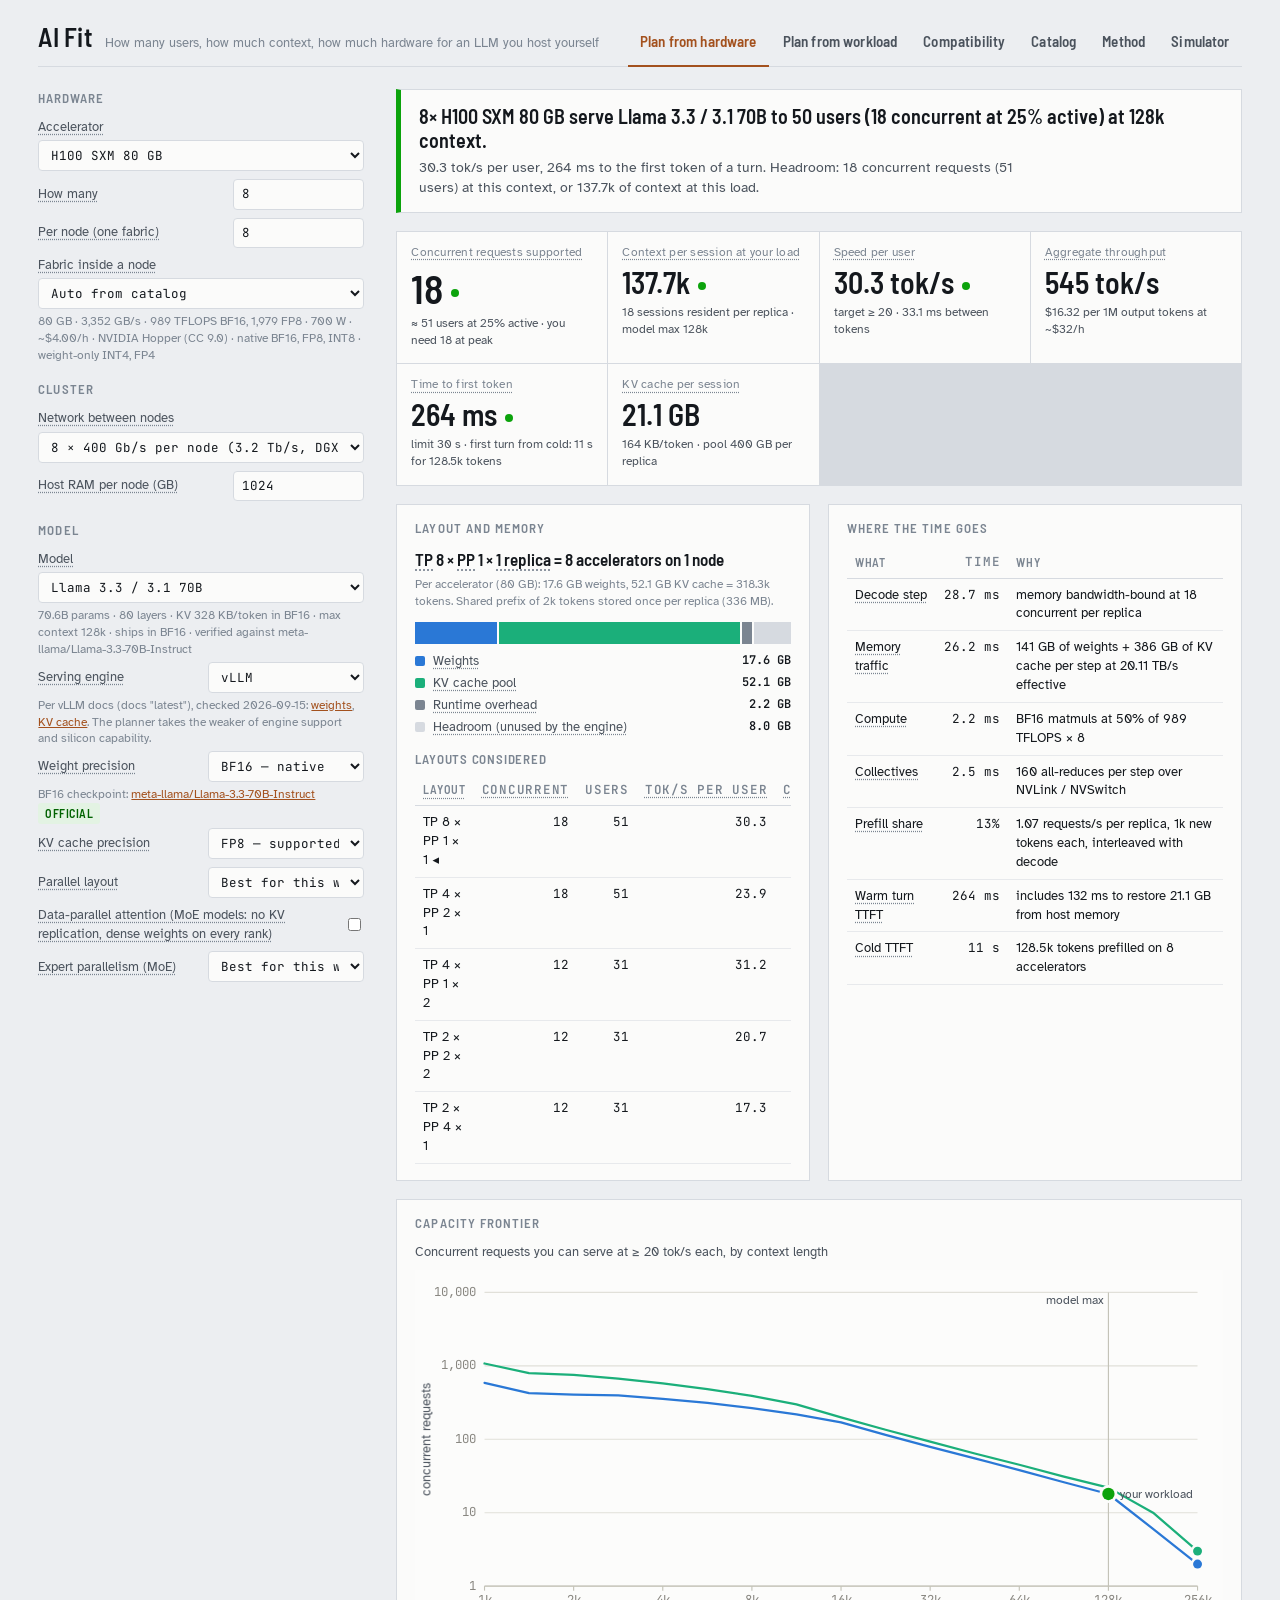
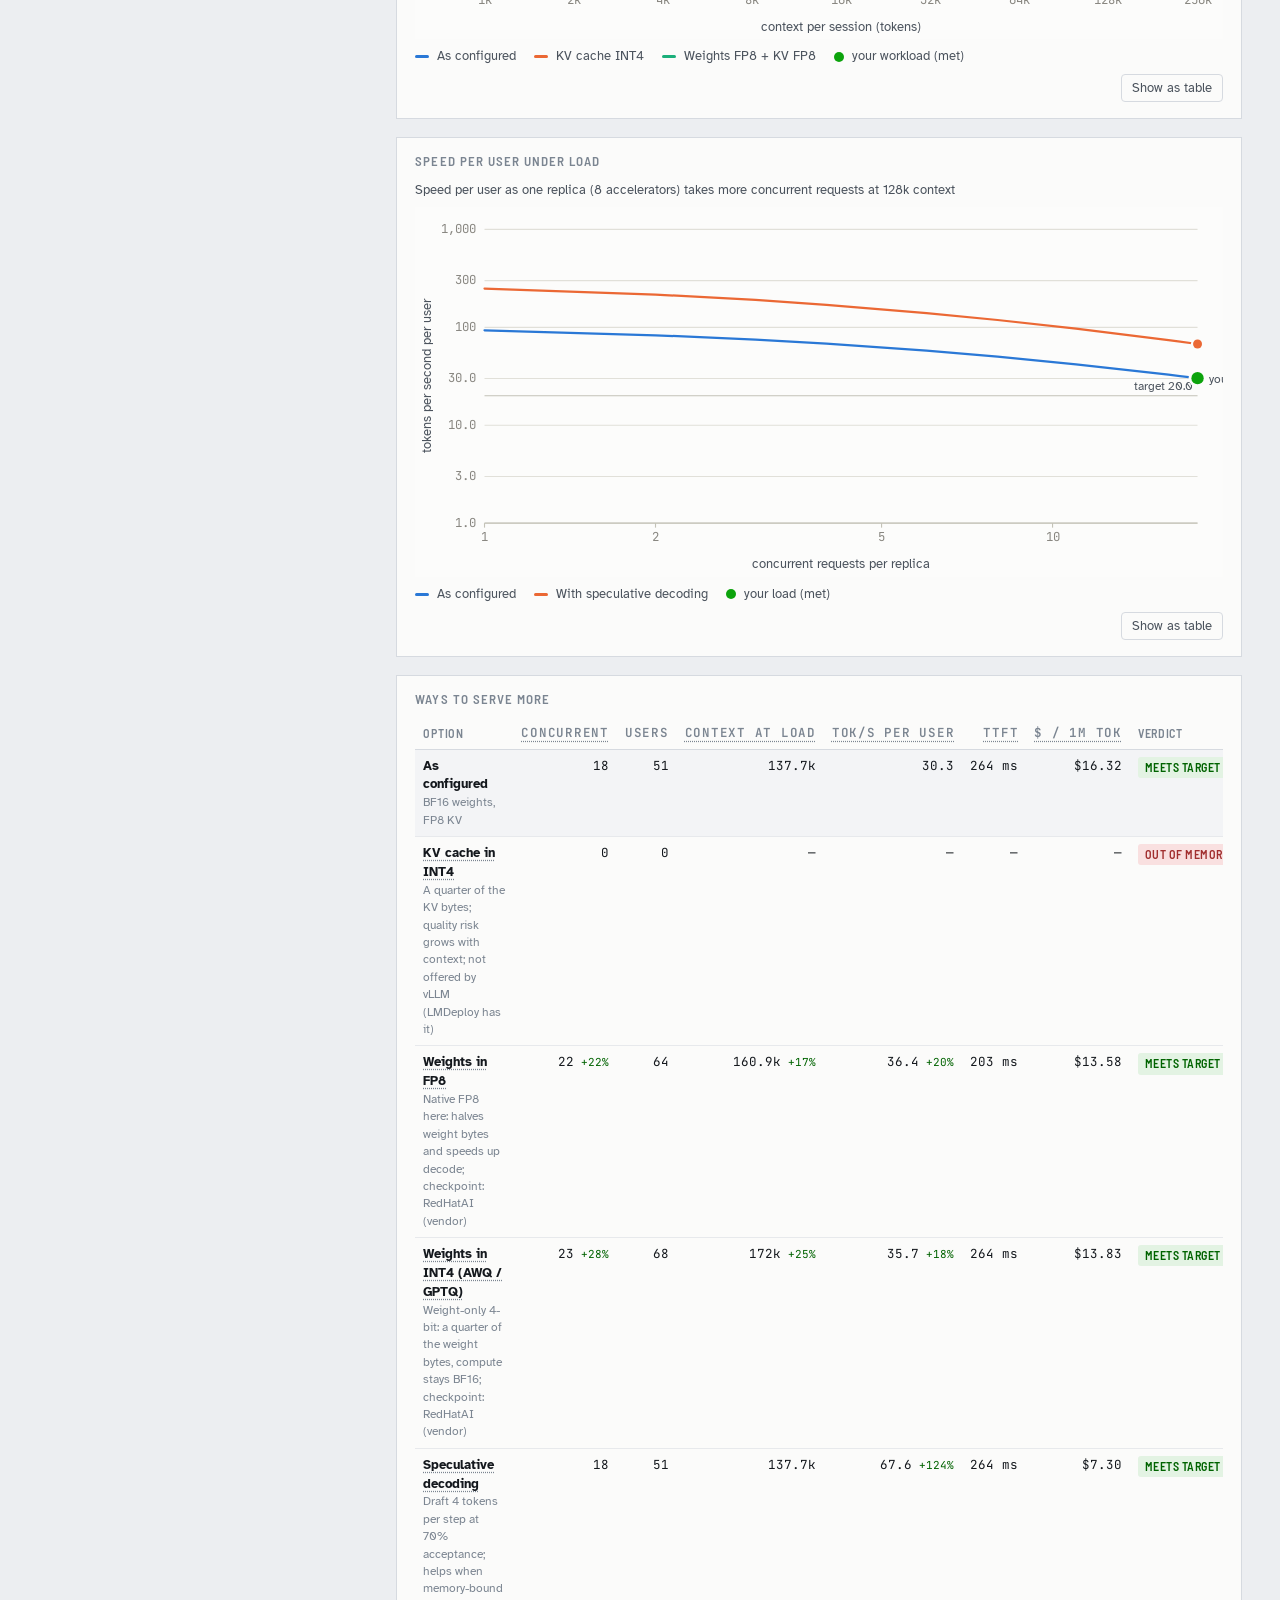
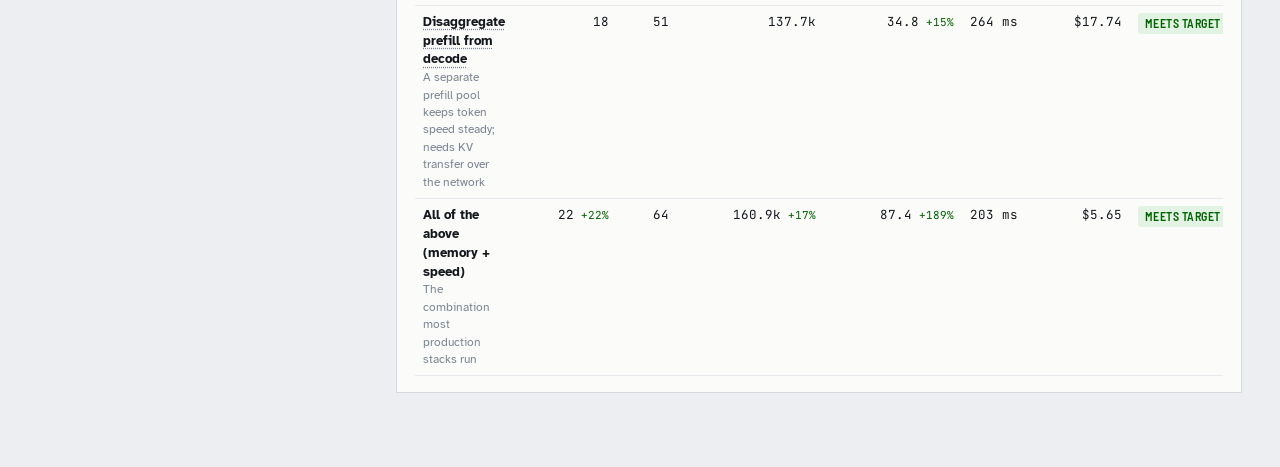
==== index.html @ dcb015ae "Method view: glossary beside the method text On screens 1100px and wider the method text and the glo" ====
<!doctype html>
<html lang="en">
<head>
<meta charset="utf-8">
<meta name="viewport" content="width=device-width, initial-scale=1">
</head>
<body>
<title>AI Fit</title>
<link rel="preconnect" href="https://fonts.googleapis.com">
<link rel="stylesheet" href="https://fonts.googleapis.com/css2?family=Barlow+Semi+Condensed:wght@500;600;700&family=Atkinson+Hyperlegible:ital,wght@0,400;0,700;1,400&family=JetBrains+Mono:wght@400;600&family=Press+Start+2P&display=swap">
<style>
:root {
  color-scheme: light;
  --ground: #eceef1; --surface: #fbfbfa; --surface-2: #f3f4f6; --line: #d6dae0; --line-2: #e7e9ec;
  --ink: #14181d; --ink-2: #4b535d; --muted: #7b8591;
  --accent: #a3511e; --accent-ink: #ffffff; --accent-soft: #f6e9df;
  --good: #0ca30c; --warn: #fab219; --crit: #d03b3b; --good-text: #006300; --crit-text: #a12f2f; --warn-text: #7a5200; --info-text: #2f5f9e;
  --good-soft: #e3f3e3; --warn-soft: #fbf0d3; --crit-soft: #f9e0e0; --info-soft: #e1ebf7;
  --s1: #2a78d6; --s2: #eb6834; --s3: #1baf7a; --s4: #eda100;
  --chart-surface: #fcfcfb; --grid: #e1e0d9; --axis: #c3c2b7; --chart-muted: #898781;
  --font-display: 'Barlow Semi Condensed', 'Arial Narrow', 'Helvetica Neue', Helvetica, sans-serif;
  --font-body: 'Atkinson Hyperlegible', system-ui, -apple-system, 'Segoe UI', sans-serif;
  --font-mono: 'JetBrains Mono', ui-monospace, SFMono-Regular, Menlo, Consolas, monospace;
}
@media (prefers-color-scheme: dark) {
  :root:not([data-theme="light"]) {
    color-scheme: dark;
    --ground: #111417; --surface: #1a1d21; --surface-2: #22262b; --line: #30363d; --line-2: #272c31;
    --ink: #f2f3f4; --ink-2: #c3c8ce; --muted: #8b949e;
    --accent: #e08a55; --accent-ink: #1a1008; --accent-soft: #3a2418;
    --good-text: #4cc94c; --crit-text: #f07070; --warn-text: #f2c14e; --info-text: #7fb0ea;
    --good-soft: #14301a; --warn-soft: #3b2f10; --crit-soft: #3d1a1a; --info-soft: #1a2a3f;
    --s1: #3987e5; --s2: #d95926; --s3: #199e70; --s4: #c98500;
    --chart-surface: #1a1a19; --grid: #2c2c2a; --axis: #383835; --chart-muted: #898781;
  }
}
:root[data-theme="dark"] {
  color-scheme: dark;
  --ground: #111417; --surface: #1a1d21; --surface-2: #22262b; --line: #30363d; --line-2: #272c31;
  --ink: #f2f3f4; --ink-2: #c3c8ce; --muted: #8b949e;
  --accent: #e08a55; --accent-ink: #1a1008; --accent-soft: #3a2418;
  --good-text: #4cc94c; --crit-text: #f07070; --warn-text: #f2c14e; --info-text: #7fb0ea;
  --good-soft: #14301a; --warn-soft: #3b2f10; --crit-soft: #3d1a1a; --info-soft: #1a2a3f;
  --s1: #3987e5; --s2: #d95926; --s3: #199e70; --s4: #c98500;
  --chart-surface: #1a1a19; --grid: #2c2c2a; --axis: #383835; --chart-muted: #898781;
}
* { box-sizing: border-box; }
[hidden] { display: none !important; }
body { margin: 0; background: var(--ground); color: var(--ink); font-family: var(--font-body); font-size: 14px; line-height: 1.45; padding-inline: clamp(16px, 3vw, 40px); padding-block: 0 56px; }
h1, h2, h3, h4 { font-family: var(--font-display); font-weight: 600; margin: 0; text-wrap: balance; }
p { margin: 0; }
a { color: var(--accent); }
button, input, select, textarea { font: inherit; color: inherit; }
:focus-visible { outline: 2px solid var(--accent); outline-offset: 2px; }
@media (prefers-reduced-motion: reduce) { * { transition: none !important; scroll-behavior: auto !important; } }

/* masthead */
.mast { display: flex; flex-wrap: wrap; align-items: flex-end; gap: 8px 28px; padding-block: 18px 0; border-bottom: 1px solid var(--line); }
.brand { display: flex; align-items: baseline; gap: 12px; padding-bottom: 10px; }
.brand h1 { font-size: 26px; letter-spacing: 0.01em; }
.brand .sub { color: var(--muted); font-size: 13px; }
.tabs { display: flex; flex-wrap: wrap; gap: 2px; margin-left: auto; }
.tab { border: 0; background: transparent; padding: 10px 12px 12px; font-family: var(--font-display); font-weight: 600; font-size: 15px; letter-spacing: 0.01em; color: var(--ink-2); cursor: pointer; border-bottom: 2px solid transparent; margin-bottom: -1px; }
.tab:hover { color: var(--ink); }
.tab[aria-selected="true"] { color: var(--accent); border-bottom-color: var(--accent); }

/* two-pane plan */
.plan { display: grid; grid-template-columns: minmax(280px, 330px) minmax(0, 1fr); gap: 28px; padding-top: 22px; }
.plan.wide { grid-template-columns: minmax(0, 1fr); }
@media (max-width: 900px) { .plan { grid-template-columns: minmax(0, 1fr); gap: 20px; } .rail { position: static !important; max-height: none !important; } }
.rail { position: sticky; top: 0; align-self: start; max-height: 100vh; overflow: auto; padding-right: 4px; scrollbar-width: thin; }
.group { border: 0; padding: 0; margin: 0 0 16px; min-width: 0; }
.group > legend { font-family: var(--font-display); font-weight: 600; font-size: 13px; letter-spacing: 0.08em; text-transform: uppercase; color: var(--muted); padding: 0; margin-bottom: 6px; }
.field { display: grid; grid-template-columns: minmax(0, 1fr) auto; align-items: center; gap: 4px 10px; padding: 4px 0; }
.field label { font-size: 13px; color: var(--ink-2); }
.field input, .field select { font-family: var(--font-mono); font-size: 12.5px; padding: 5px 8px; border: 1px solid var(--line); border-radius: 4px; background: var(--surface); color: var(--ink); width: 10.5em; max-width: 100%; }
.field select { width: 12.5em; }
.field.wide { grid-template-columns: 1fr; }
.field.wide select, .field.wide input { width: 100%; }
.field input[type="range"] { width: 100%; padding: 0; border: 0; background: transparent; accent-color: var(--accent); }
.field input[type="checkbox"] { width: auto; accent-color: var(--accent); justify-self: end; }
.hint { font-size: 12px; color: var(--muted); line-height: 1.4; }
.hint.good { color: var(--good-text); } .hint.bad { color: var(--crit-text); }
.inline { display: grid; grid-template-columns: repeat(3, 1fr); gap: 6px; }
.inline label { display: grid; gap: 2px; font-size: 11.5px; color: var(--muted); }
.inline input { width: 100% !important; }
.checks { display: grid; gap: 2px; max-height: 320px; overflow: auto; border: 1px solid var(--line); border-radius: 4px; padding: 6px 8px; background: var(--surface); }
.cand-vendor { font-family: var(--font-display); font-weight: 600; font-size: 12px; letter-spacing: 0.06em; text-transform: uppercase; color: var(--muted); margin-top: 6px; }
.check { display: flex; align-items: center; gap: 8px; font-size: 13px; cursor: pointer; }
.check input { accent-color: var(--accent); }
.row-btns { display: flex; gap: 8px; margin-top: 6px; flex-wrap: wrap; }
details.group summary { cursor: pointer; list-style: none; }
details.group summary::-webkit-details-marker { display: none; }
details.group summary::after { content: ' ▸'; color: var(--muted); }
details.group[open] summary::after { content: ' ▾'; }
button.ghost { border: 1px solid var(--line); background: var(--surface); color: var(--ink-2); border-radius: 4px; padding: 4px 10px; font-size: 12.5px; cursor: pointer; }
button.ghost:hover { border-color: var(--accent); color: var(--accent); }
button.primary { border: 1px solid var(--accent); background: var(--accent); color: var(--accent-ink); border-radius: 4px; padding: 6px 12px; font-weight: 700; cursor: pointer; }

/* results */
.results { display: grid; gap: 18px; min-width: 0; align-content: start; }
.verdict { padding: 14px 18px; background: var(--surface); border: 1px solid var(--line); border-left: 5px solid var(--good); display: grid; gap: 6px; }
.verdict.warn { border-left-color: var(--warn); } .verdict.bad { border-left-color: var(--crit); }
.verdict strong { font-family: var(--font-display); font-weight: 600; font-size: 20px; line-height: 1.2; }
.verdict p { color: var(--ink-2); max-width: 70ch; }
.kpis { display: grid; grid-template-columns: repeat(auto-fit, minmax(170px, 1fr)); gap: 1px; background: var(--line); border: 1px solid var(--line); }
.kpi { background: var(--surface); padding: 12px 14px 14px; min-width: 0; }
.kpi .l { font-size: 12px; color: var(--muted); letter-spacing: 0.02em; }
.kpi .v { font-family: var(--font-display); font-weight: 600; font-size: 30px; line-height: 1.1; margin-top: 4px; overflow-wrap: anywhere; }
.kpi.hero .v { font-size: 40px; }
.kpi .s { font-size: 12px; color: var(--ink-2); margin-top: 5px; }
.kpi.good .v::after, .kpi.bad .v::after { content: ''; display: inline-block; width: 8px; height: 8px; border-radius: 50%; margin-left: 8px; vertical-align: middle; }
.kpi.good .v::after { background: var(--good); } .kpi.bad .v::after { background: var(--crit); }
.two { display: grid; grid-template-columns: repeat(auto-fit, minmax(320px, 1fr)); gap: 18px; }
.panel { background: var(--surface); border: 1px solid var(--line); padding: 14px 18px 16px; min-width: 0; }
.panel h3 { font-size: 13px; letter-spacing: 0.08em; text-transform: uppercase; color: var(--muted); margin-bottom: 10px; }
.panel h4 { font-size: 13px; letter-spacing: 0.06em; text-transform: uppercase; color: var(--muted); margin: 14px 0 6px; }
.lead { font-family: var(--font-display); font-size: 17px; font-weight: 600; margin-bottom: 4px; }
.membar { display: flex; gap: 2px; height: 22px; margin: 12px 0 8px; background: var(--chart-surface); }
.membar .seg { min-width: 2px; }
.key { list-style: none; margin: 0; padding: 0; display: grid; grid-template-columns: repeat(auto-fit, minmax(190px, 1fr)); gap: 4px 16px; font-size: 12.5px; }
.key li { display: flex; align-items: center; gap: 8px; }
.key i, .legend i { display: inline-block; width: 14px; height: 3px; border-radius: 2px; flex: none; }
.key i { height: 10px; width: 10px; border-radius: 2px; }
.key .t { color: var(--ink-2); flex: 1; } .key b { font-family: var(--font-mono); font-weight: 600; font-size: 12px; }
.tw { overflow-x: auto; }
.tw.tall { max-height: 70vh; overflow: auto; }
table.data { width: 100%; border-collapse: collapse; font-size: 13px; }
table.data th { text-align: left; font-family: var(--font-display); font-weight: 600; font-size: 12px; letter-spacing: 0.06em; text-transform: uppercase; color: var(--muted); border-bottom: 1px solid var(--line); padding: 6px 8px; white-space: nowrap; }
table.data td { padding: 7px 8px; border-bottom: 1px solid var(--line-2); vertical-align: top; }
table.data td.n, table.data th.n { text-align: right; font-family: var(--font-mono); font-size: 12.5px; font-variant-numeric: tabular-nums; white-space: nowrap; }
table.data td.t { font-family: var(--font-body); }
table.data tr.base td { background: var(--surface-2); }
table.grouped tr.grp-head th { padding: 0; border-bottom: 1px solid var(--line); text-transform: none; letter-spacing: 0; }
.grp-toggle { all: unset; box-sizing: border-box; display: flex; align-items: baseline; gap: 10px; width: 100%; padding: 9px 8px; cursor: pointer; background: var(--surface-2); color: var(--ink); font-family: var(--font-display); font-size: 14px; }
.grp-toggle:hover { background: var(--accent-soft); }
.grp-toggle:focus-visible { outline: 2px solid var(--accent); outline-offset: -2px; }
.grp-arrow::before { content: '▸'; display: inline-block; width: 1em; color: var(--muted); }
.grp-toggle[aria-expanded="true"] .grp-arrow::before { content: '▾'; }
.grp-count { font-family: var(--font-mono); font-size: 12px; color: var(--accent); }
.grp-meta { font-family: var(--font-body); font-size: 12.5px; font-weight: 400; color: var(--muted); }
.grp-tools { margin-bottom: 8px; }
table.data tr.muted td { color: var(--muted); }
table.data .note { font-size: 12px; color: var(--muted); font-weight: 400; max-width: 34ch; }
table.data small.up { color: var(--good-text); font-family: var(--font-mono); font-size: 11px; }
table.data small.down { color: var(--crit-text); font-family: var(--font-mono); font-size: 11px; }
.chip { display: inline-block; font-family: var(--font-display); font-weight: 600; font-size: 12px; letter-spacing: 0.04em; text-transform: uppercase; padding: 2px 7px; border-radius: 3px; white-space: nowrap; }
.chip.good { background: var(--good-soft); color: var(--good-text); } .chip.warn { background: var(--warn-soft); color: var(--warn-text); }
.chip.bad { background: var(--crit-soft); color: var(--crit-text); } .chip.info { background: var(--info-soft); color: var(--info-text); }
.warnings { list-style: none; margin: 8px 0 0; padding: 0; display: grid; gap: 6px; font-size: 13px; }
#warnings h3 { font-size: 13px; letter-spacing: 0.08em; text-transform: uppercase; color: var(--muted); }

/* charts */
.chart-wrap { display: grid; gap: 8px; }
.chart-title { font-size: 13px; color: var(--ink-2); }
.chart-box { position: relative; }
svg.chart { width: 100%; height: auto; display: block; }
svg.chart text { font-family: var(--font-mono); font-size: 11px; fill: var(--chart-muted); }
svg.chart text.axis-title { font-family: var(--font-body); font-size: 11.5px; fill: var(--ink-2); }
svg.chart text.ref { font-family: var(--font-body); font-size: 11px; fill: var(--ink-2); }
.legend { list-style: none; margin: 0; padding: 0; display: flex; flex-wrap: wrap; gap: 6px 18px; font-size: 12.5px; color: var(--ink-2); }
.legend li { display: flex; align-items: center; gap: 8px; }
.legend i.dot { width: 10px; height: 10px; border-radius: 50%; }
.tip { position: absolute; top: 28px; left: 0; background: var(--surface); border: 1px solid var(--line); box-shadow: 0 4px 14px rgba(0,0,0,0.12); padding: 8px 10px; font-size: 12px; pointer-events: none; min-width: 150px; z-index: 2; }
.tip-h { font-family: var(--font-mono); color: var(--muted); margin-bottom: 4px; }
.tip-r { display: grid; grid-template-columns: 14px auto 1fr; gap: 8px; align-items: center; }
.tip-r i { display: inline-block; width: 14px; height: 3px; border-radius: 2px; }
.tip-r b { font-family: var(--font-mono); font-weight: 600; }
.tip-r span { color: var(--ink-2); }
.chart-foot { display: flex; justify-content: flex-end; }

/* compatibility */
table.compat th.rot { height: 150px; vertical-align: bottom; padding: 0 2px 6px; }
table.compat th.rot span { writing-mode: vertical-rl; transform: rotate(180deg); display: inline-block; font-size: 11px; letter-spacing: 0.02em; white-space: nowrap; }
table.compat td.cell { text-align: center; font-weight: 600; min-width: 34px; }
table.compat td.one { background: var(--good-soft); color: var(--good-text); }
table.compat td.node { background: var(--info-soft); color: var(--info-text); }
table.compat td.multi { background: var(--warn-soft); color: var(--warn-text); }
table.compat td.none { color: var(--muted); }
table.compat .sticky { position: sticky; left: 0; background: var(--surface); z-index: 1; }
.clegend { list-style: none; margin: 0 0 4px; padding: 0; display: grid; grid-template-columns: repeat(auto-fit, minmax(300px, 1fr)); gap: 6px 20px; font-size: 13px; color: var(--ink-2); }
.clegend li { display: flex; align-items: flex-start; gap: 10px; }
.clegend .sample { flex: none; min-width: 34px; text-align: center; font-family: var(--font-mono); font-size: 12.5px; font-weight: 600; padding: 3px 6px; border-radius: 3px; border: 1px solid var(--line); background: var(--surface-2); color: var(--ink); }
.clegend .sample.one { background: var(--good-soft); color: var(--good-text); border-color: transparent; }
.clegend .sample.node { background: var(--info-soft); color: var(--info-text); border-color: transparent; }
.clegend .sample.multi { background: var(--warn-soft); color: var(--warn-text); border-color: transparent; }
.clegend .sample.none { color: var(--muted); }

/* glossary tooltips */
.term { text-decoration: underline dotted; text-decoration-color: var(--muted); text-underline-offset: 3px; cursor: help; border-radius: 2px; }
.term:focus-visible { outline: 2px solid var(--accent); outline-offset: 1px; }
#tipbox { position: fixed; z-index: 60; max-width: 340px; background: var(--surface); color: var(--ink); border: 1px solid var(--line); box-shadow: 0 6px 20px rgba(0,0,0,0.16); padding: 10px 12px 11px; font-size: 12.5px; line-height: 1.45; pointer-events: none; }
#tipbox b { font-family: var(--font-display); font-size: 14px; font-weight: 600; display: block; margin-bottom: 3px; }
#tipbox p { margin: 0 0 6px; color: var(--ink-2); }
.tip-meta { display: grid; gap: 3px; font-size: 12px; color: var(--ink-2); }
.tip-meta i, .gmeta i { font-style: normal; font-family: var(--font-display); font-weight: 600; letter-spacing: 0.06em; text-transform: uppercase; font-size: 11px; color: var(--muted); }
dl.glossary { margin: 0; display: grid; gap: 10px; }
/* Method view: the method text beside the glossary on wide screens; the glossary scrolls on its own */
.method-grid { display: grid; grid-template-columns: minmax(0, 1fr); gap: 18px; align-items: start; }
@media (min-width: 1100px) {
  .method-grid { grid-template-columns: minmax(0, 76ch) minmax(320px, 1fr); }
  .method-grid > .panel.prose { max-width: none; }
  .method-grid > .gloss-panel { position: sticky; top: 12px; max-height: calc(100vh - 24px); overflow: auto; scrollbar-width: thin; }
}
dl.glossary dt { font-family: var(--font-display); font-weight: 600; font-size: 15px; }
dl.glossary dd { margin: 0 0 4px; color: var(--ink-2); }
.gmeta { font-size: 12.5px; margin-top: 2px; }

/* simulator */
.sim { display: grid; gap: 14px; max-width: 1180px; }
.sim-board { display: grid; grid-template-columns: 1fr; gap: 12px; align-items: start; }
@media (min-width: 900px) { .sim-board { grid-template-columns: 184px minmax(0, 1fr) 184px; } }
.sim-col { display: grid; gap: 6px; align-content: start; }
.sim-coltitle { font-family: 'Press Start 2P', var(--font-mono); font-size: 8px; color: var(--muted); letter-spacing: 0.04em; padding: 2px 0; }
.sim-center { display: grid; gap: 10px; min-width: 0; }
@media (max-width: 899px) { .sim-col { grid-template-columns: repeat(auto-fit, minmax(220px, 1fr)); } }
.sim-title { font-size: 22px; }
.sim-sub { max-width: 80ch; color: var(--ink-2); }
.sim-presets, .sim-controls, .sim-nav { display: flex; flex-wrap: wrap; gap: 8px; align-items: center; }
.sim-plabel, .sim-limit, .sim-clock, .pxbtn, .sim-chip > span, .sim-chip > .term, .sim-ctitle, .sim-barv, .sim-barl { font-family: 'Press Start 2P', var(--font-mono); }
.sim-plabel { font-size: 9px; color: var(--muted); margin-right: 4px; }
.sim-clock { font-size: 9px; color: var(--muted); margin-left: auto; }
.sim-stage { background: #0d1117; border: 3px solid var(--line); box-shadow: 4px 4px 0 var(--line); padding: 8px; display: grid; gap: 8px; }
.sim-stagewrap { position: relative; }
.sim-canvas { width: 100%; height: auto; aspect-ratio: 16 / 9; display: block; image-rendering: pixelated; image-rendering: crisp-edges; }
.sim-overlay { position: absolute; left: 50%; top: 50%; transform: translate(-50%, -50%); width: min(92%, 520px); background: rgba(13, 17, 23, 0.94); border: 2px solid #e05252; box-shadow: 4px 4px 0 #5a1f1f; padding: 12px 14px; color: #f2f3f4; display: grid; gap: 6px; }
.sim-overlay p { font-size: 13px; line-height: 1.45; color: #e6e8ec; }
.sim-ovtitle { font-family: 'Press Start 2P', var(--font-mono); font-size: 10px; color: #f07070; letter-spacing: 0.04em; }
.sim-legend { display: flex; flex-wrap: wrap; gap: 4px 14px; font-size: 11.5px; color: #c3c8ce; }
.sim-legend span { display: inline-flex; align-items: center; gap: 6px; }
.sim-legend i { display: inline-block; width: 10px; height: 10px; }
.sim-hud { display: grid; grid-template-columns: repeat(auto-fit, minmax(118px, 1fr)); gap: 6px; }
.sim-chip { background: var(--surface); border: 2px solid var(--line); padding: 6px 8px; display: grid; gap: 4px; min-width: 0; }
.sim-chip > span, .sim-chip > .term { font-size: 8px; color: var(--muted); letter-spacing: 0.02em; line-height: 1.5; }
.sim-chip b { font-family: var(--font-mono); font-size: 13px; font-weight: 600; overflow-wrap: anywhere; }
.sim-chip.good b { color: var(--good-text); } .sim-chip.bad b { color: var(--crit-text); }
.sim-explain { display: grid; gap: 8px; background: var(--surface); border: 2px solid var(--line); padding: 12px 14px; }
.sim-explain p { max-width: 80ch; color: var(--ink-2); }
.sim-limit { font-size: 10px; letter-spacing: 0.04em; }
.sim-limit.good { color: var(--good-text); } .sim-limit.bad { color: var(--crit-text); }
.sim-knob { display: grid; gap: 3px; background: var(--surface); border: 2px solid var(--line); padding: 6px 8px; }
.sim-knob > .term { font-size: 11px; color: var(--muted); text-transform: uppercase; letter-spacing: 0.06em; font-family: var(--font-display); font-weight: 600; justify-self: start; }
.sim-kctl { display: grid; grid-template-columns: auto 1fr auto; align-items: center; gap: 6px; }
.sim-kctl .pxbtn { padding: 6px 7px; font-size: 9px; }
.sim-val { font-family: var(--font-mono); font-size: 12px; line-height: 1.25; text-align: center; min-width: 0; overflow-wrap: anywhere; }
.pxbtn { font-size: 10px; padding: 8px 10px; background: var(--surface); color: var(--ink); border: 2px solid var(--ink); box-shadow: 3px 3px 0 var(--ink); cursor: pointer; line-height: 1; }
.pxbtn:active { transform: translate(2px, 2px); box-shadow: 1px 1px 0 var(--ink); }
.pxbtn.on { background: var(--accent); color: var(--accent-ink); border-color: var(--accent); }
.pxbtn.go { background: var(--good); color: #fff; border-color: var(--good-text); box-shadow: 3px 3px 0 var(--good-text); font-size: 11px; padding: 10px 14px; }
.pxbtn.ghost { box-shadow: none; border-color: var(--line); color: var(--ink-2); }
.sim-sweeps { display: grid; gap: 14px; background: var(--surface); border: 2px solid var(--line); padding: 12px 14px; }
.sim-sweeps h3 { font-size: 13px; letter-spacing: 0.08em; text-transform: uppercase; color: var(--muted); }
.sim-chart { display: grid; gap: 6px; }
.sim-ctitle { font-size: 9px; color: var(--ink-2); }
.sim-bars { display: flex; align-items: flex-end; gap: 6px; overflow-x: auto; padding-bottom: 4px; }
.sim-bar { display: grid; justify-items: center; gap: 3px; min-width: 56px; }
.sim-bar i { display: block; width: 24px; background: var(--s1); }
.sim-bar.on i { background: var(--accent); }
.sim-barv { font-size: 8px; color: var(--ink); }
.sim-barl { font-size: 7px; color: var(--muted); text-align: center; max-width: 72px; line-height: 1.5; }

/* catalog & method */
.vlink a { font-family: var(--font-mono); font-size: 11.5px; font-weight: 600; text-decoration: none; border: 1px solid var(--line); border-radius: 3px; padding: 1px 5px; margin-right: 3px; }
.vlink a:hover { border-color: var(--accent); }
textarea { width: 100%; min-height: 160px; font-family: var(--font-mono); font-size: 12px; padding: 8px; border: 1px solid var(--line); border-radius: 4px; background: var(--surface); color: var(--ink); resize: vertical; }
.prose { max-width: 72ch; display: grid; gap: 10px; }
.prose h3 { font-size: 15px; letter-spacing: 0.04em; text-transform: uppercase; color: var(--ink-2); margin-top: 10px; }
.prose code { font-family: var(--font-mono); font-size: 12.5px; background: var(--surface-2); padding: 1px 5px; border-radius: 3px; }
.prose pre { font-family: var(--font-mono); font-size: 12.5px; background: var(--surface-2); padding: 10px 12px; border-radius: 4px; overflow-x: auto; margin: 0; }
.prose ul { margin: 0; padding-left: 20px; display: grid; gap: 4px; }
</style>

<header class="mast">
  <div class="brand">
    <h1>AI Fit</h1>
    <span class="sub">How many users, how much context, how much hardware for an LLM you host yourself</span>
  </div>
  <nav class="tabs" role="tablist" aria-label="Views">
    <button class="tab" role="tab" data-mode="forward" aria-selected="true" type="button">Plan from hardware</button>
    <button class="tab" role="tab" data-mode="reverse" aria-selected="false" type="button">Plan from workload</button>
    <button class="tab" role="tab" data-mode="compat" aria-selected="false" type="button">Compatibility</button>
    <button class="tab" role="tab" data-mode="catalog" aria-selected="false" type="button">Catalog</button>
    <button class="tab" role="tab" data-mode="method" aria-selected="false" type="button">Method</button>
    <button class="tab" role="tab" data-mode="sim" aria-selected="false" type="button">Simulator</button>
  </nav>
</header>

<main class="plan" id="plan">
  <aside class="rail" id="rail">
    <fieldset class="group" id="railForward">
      <legend>Hardware</legend>
      <div class="field wide"><label for="hw"><span class="term" data-term="accelerator" tabindex="0">Accelerator</span></label><select id="hw"></select></div>
      <div class="field"><label for="count"><span class="term" data-term="count" tabindex="0">How many</span></label><input id="count" type="number" min="1" step="1"></div>
      <div class="field"><label for="nodeGpus"><span class="term" data-term="node-gpus" tabindex="0">Per node (one fabric)</span></label><input id="nodeGpus" type="number" min="1" step="1"></div>
      <div class="field wide"><label for="link"><span class="term" data-term="fabric" tabindex="0">Fabric inside a node</span></label><select id="link"></select></div>
      <p class="hint" id="hwHint"></p>
    </fieldset>
    <fieldset class="group" id="railReverse" hidden>
      <legend>Candidate hardware</legend>
      <div class="checks" id="candidates"></div>
      <div class="row-btns"><button class="ghost" type="button" id="candAll">All</button><button class="ghost" type="button" id="candNone">None</button></div>
      <div class="field"><label for="allowCrossTp">Allow tensor parallel across nodes</label><input id="allowCrossTp" type="checkbox"></div>
    </fieldset>
    <fieldset class="group" id="railCluster">
      <legend>Cluster</legend>
      <div class="field wide"><label for="net"><span class="term" data-term="network" tabindex="0">Network between nodes</span></label><select id="net"></select></div>
      <div class="field"><label for="hostRam"><span class="term" data-term="host-ram" tabindex="0">Host RAM per node (GB)</span></label><input id="hostRam" type="number" min="0" step="64"></div>
    </fieldset>
    <fieldset class="group" id="railModel">
      <legend>Model</legend>
      <div class="field wide"><label for="model"><span class="term" data-term="model" tabindex="0">Model</span></label><select id="model"></select></div>
      <p class="hint" id="modelHint"></p>
      <div class="field"><label for="engine"><span class="term" data-term="engine" tabindex="0">Serving engine</span></label><select id="engine"></select></div>
      <p class="hint" id="engineHint"></p>
      <div class="field"><label for="wPrec"><span class="term" data-term="w-prec" tabindex="0">Weight precision</span></label><select id="wPrec"></select></div>
      <p class="hint" id="precHint"></p>
      <div class="field"><label for="kvPrec"><span class="term" data-term="kv-prec" tabindex="0">KV cache precision</span></label><select id="kvPrec"></select></div>
      <div class="field"><label for="par"><span class="term" data-term="layout" tabindex="0">Parallel layout</span></label><select id="par"><option value="auto">Best for this workload</option><option value="manual">Set by hand</option></select></div>
      <div class="inline" id="manualPar" hidden>
        <label><span class="term" data-term="tp" tabindex="0">Tensor (TP)</span><input id="tp" type="number" min="1" step="1"></label>
        <label><span class="term" data-term="pp" tabindex="0">Pipeline (PP)</span><input id="pp" type="number" min="1" step="1"></label>
        <label><span class="term" data-term="replicas" tabindex="0">Replicas</span><input id="reps" type="number" min="1" step="1"></label>
      </div>
      <div class="field"><label for="dpAttn"><span class="term" data-term="dp-attn" tabindex="0">Data-parallel attention (MoE models: no KV replication, dense weights on every rank)</span></label><input id="dpAttn" type="checkbox"></div>
      <div class="field"><label for="ep"><span class="term" data-term="ep" tabindex="0">Expert parallelism (MoE)</span></label><select id="ep"><option value="auto">Best for this workload</option><option value="on">On: whole experts per rank</option><option value="off">Off: every expert sliced by TP</option></select></div>
    </fieldset>
    <fieldset class="group" id="railWorkload">
      <legend>Workload</legend>
      <div class="field"><label for="users"><span class="term" data-term="users" tabindex="0">Users</span></label><input id="users" type="number" min="1" step="1"></div>
      <div class="field"><label for="activityPreset">Usage pattern</label><select id="activityPreset"><option value="chat">Chat: 10% of time active</option><option value="assist">Assistant: 25%</option><option value="agents">Coding agents: 60%</option><option value="batch">Batch / API: 100%</option><option value="custom">Custom</option></select></div>
      <div class="field"><label for="activity"><span class="term" data-term="activity" tabindex="0">Share of time a user has a request in flight (%)</span></label><input id="activity" type="number" min="1" max="100" step="1"></div>
      <div class="field wide"><label for="peakZ"><span class="term" data-term="peak" tabindex="0">Plan for bursts</span></label><select id="peakZ"><option value="0">Average load only</option><option value="1.65">Peaks of 95% of the time</option><option value="2.33">Peaks of 99% of the time</option></select></div>
      <div class="field"><label for="ctx"><span class="term" data-term="ctx" tabindex="0">Context per session (tokens)</span></label><input id="ctx" type="number" min="1024" step="1024"></div>
      <div class="field wide"><input id="ctxRange" type="range" min="0" max="1200" step="1" aria-label="Context per session, logarithmic"></div>
      <div class="field"><label for="prefix"><span class="term" data-term="prefix" tabindex="0">Shared prefix (system prompt, shared docs)</span></label><input id="prefix" type="number" min="0" step="256"></div>
      <div class="field"><label for="newPrompt"><span class="term" data-term="new-prompt" tabindex="0">New prompt tokens per turn</span></label><input id="newPrompt" type="number" min="1" step="100"></div>
      <div class="field"><label for="output"><span class="term" data-term="output" tabindex="0">Output tokens per turn</span></label><input id="output" type="number" min="1" step="100"></div>
      <div class="field wide"><label for="retention"><span class="term" data-term="retention" tabindex="0">Idle sessions' KV cache</span></label><select id="retention"><option value="host">Parked in host RAM, restored on the next turn</option><option value="gpu">Kept in GPU memory</option><option value="none">Evicted, whole conversation re-prefilled</option></select></div>
      <div class="field"><label for="target"><span class="term" data-term="target" tabindex="0">Minimum tok/s per user</span></label><input id="target" type="number" min="0.1" step="1"></div>
      <div class="field"><label for="ttftMax"><span class="term" data-term="ttft-max" tabindex="0">Longest acceptable time to first token (s)</span></label><input id="ttftMax" type="number" min="0.1" step="1"></div>
    </fieldset>
    <fieldset class="group" id="railOpt">
      <legend>Optimizations</legend>
      <div class="field"><label for="prefixCache"><span class="term" data-term="prefix-caching" tabindex="0">Prefix caching of the shared prefix</span></label><input id="prefixCache" type="checkbox"></div>
      <div class="field"><label for="spec"><span class="term" data-term="spec" tabindex="0">Speculative decoding / multi-token prediction</span></label><input id="spec" type="checkbox"></div>
      <div class="inline" id="specOpts" hidden>
        <label><span class="term" data-term="spec-k" tabindex="0">Draft tokens</span><input id="specK" type="number" min="1" max="16" step="1"></label>
        <label><span class="term" data-term="spec-alpha" tabindex="0">Accepted %</span><input id="specAlpha" type="number" min="5" max="99" step="5"></label>
      </div>
      <div class="field"><label for="pd"><span class="term" data-term="pd" tabindex="0">Prefill / decode disaggregation</span></label><input id="pd" type="checkbox"></div>
    </fieldset>
    <details class="group" id="railAdv">
      <summary><legend>Assumptions</legend></summary>
      <div class="field"><label for="advUtil"><span class="term" data-term="util" tabindex="0">Memory the engine may use (%)</span></label><input id="advUtil" type="number" min="50" max="100" step="1"></div>
      <div class="field"><label for="advOverheadGB"><span class="term" data-term="overhead-gb" tabindex="0">Runtime overhead per accelerator (GB)</span></label><input id="advOverheadGB" type="number" min="0" step="0.5"></div>
      <div class="field"><label for="advOverheadFrac"><span class="term" data-term="overhead-frac" tabindex="0">Activation overhead (% of weight shard)</span></label><input id="advOverheadFrac" type="number" min="0" step="1"></div>
      <div class="field"><label for="advFrag"><span class="term" data-term="frag" tabindex="0">KV block fragmentation (%)</span></label><input id="advFrag" type="number" min="0" step="1"></div>
      <div class="field"><label for="advBwEff"><span class="term" data-term="bw-eff" tabindex="0">Achieved memory bandwidth (%)</span></label><input id="advBwEff" type="number" min="10" max="100" step="5"></div>
      <div class="field"><label for="advMfu"><span class="term" data-term="mfu" tabindex="0">Achieved tensor FLOPS (%)</span></label><input id="advMfu" type="number" min="10" max="100" step="5"></div>
      <div class="field"><label for="advCollEff"><span class="term" data-term="coll-eff" tabindex="0">Achieved link bandwidth in collectives (%)</span></label><input id="advCollEff" type="number" min="10" max="100" step="5"></div>
      <div class="field"><label for="advPpBubble"><span class="term" data-term="pp-bubble" tabindex="0">Pipeline bubble per extra stage (%)</span></label><input id="advPpBubble" type="number" min="0" step="1"></div>
      <div class="field"><label for="advHostRestore"><span class="term" data-term="host-restore" tabindex="0">Host-to-GPU restore (GB/s per GPU)</span></label><input id="advHostRestore" type="number" min="1" step="1"></div>
      <div class="field"><label for="advEpImb"><span class="term" data-term="ep-imb" tabindex="0">Expert load imbalance (busiest rank ÷ mean)</span></label><input id="advEpImb" type="number" min="1" max="3" step="0.05"></div>
      <div class="row-btns"><button class="ghost" type="button" id="resetInputs">Reset every input</button></div>
    </details>
  </aside>

  <section class="results">
    <div class="view" data-mode="forward" id="viewForward">
      <div class="results">
        <div id="verdict" class="verdict"></div>
        <div id="kpis" class="kpis"></div>
        <div class="two">
          <section class="panel"><h3>Layout and memory</h3><div id="configBody"></div></section>
          <section class="panel"><h3>Where the time goes</h3><div id="bottleneckBody"></div></section>
        </div>
        <section class="panel"><h3>Capacity frontier</h3><div id="chartCapacity"></div></section>
        <section class="panel"><h3>Speed per user under load</h3><div id="chartSpeed"></div></section>
        <section class="panel"><h3>Ways to serve more</h3><div id="ledger"></div></section>
        <section id="warnings"></section>
      </div>
    </div>

    <div class="view" data-mode="reverse" id="viewReverse" hidden>
      <div class="results">
        <div class="verdict"><strong>What do I need for this workload?</strong><p id="revIntro"></p></div>
        <div id="revSummary" class="kpis"></div>
        <section class="panel"><h3>Smallest layout per accelerator</h3><div id="revTable"></div><p class="hint" style="margin-top:8px">Prices are approximate on-demand cloud rates per accelerator-hour and are editable in the catalog. Power counts accelerators only. Each row is the cheapest-in-count layout; open one to see its memory bar, timing and the optimization ledger.</p></section>
      </div>
    </div>

    <div class="view" data-mode="compat" id="viewCompat" hidden>
      <div class="results">
        <div class="verdict"><strong>Which model runs on which hardware?</strong><p id="compatIntro"></p></div>
        <section class="panel">
          <h3>How to read the matrix</h3>
          <ul class="clegend" id="compatLegend"></ul>
          <div class="field" style="max-width:420px;margin-top:12px"><label for="compatCtx">Room for one session of</label><select id="compatCtx"><option value="8192">8k tokens</option><option value="32768">32k tokens</option><option value="131072">128k tokens</option><option value="262144">256k tokens</option><option value="1048576">1M tokens</option></select></div>
          <div id="compatTable"></div>
        </section>
      </div>
    </div>

    <div class="view" data-mode="catalog" id="viewCatalog" hidden>
      <div class="results">
        <section class="panel"><h3>Accelerators</h3><div id="catHardware"></div><p class="hint" style="margin-top:8px">~ marks entries with announced, derived or otherwise unconfirmed figures. Memory in decimal GB, bandwidth in GB/s, compute as dense TFLOPS (no sparsity). Native and weight-only formats come from the chip generation (one table per generation in catalog.js), not from the per-device row.</p><p class="hint" id="catLint" style="margin-top:6px"></p></section>
        <section class="panel"><h3>Engine support</h3><div id="catEngines"></div><p class="hint" style="margin-top:8px">Which weight formats and KV-cache dtypes each serving engine runs per hardware family, transcribed from the engines' docs on the date shown. "native" computes in that format, "weight-only" keeps the weights small but computes in BF16. Sources are linked below the table.</p></section>
        <section class="panel"><h3>Models</h3><div id="catModels"></div><p class="hint" style="margin-top:8px">KV per token counts every layer's K and V (or the MLA latent) in BF16; sliding-window layers still count in full here but are capped at their window when a session is sized. "Verified against" names the Hugging Face repo whose config.json the shape was checked against with <code>node tools/import-model.js --check</code>; "ships in" is the checkpoint's own precision.</p></section>
        <section class="panel"><h3>Add your own</h3>
          <p class="hint">Paste one JSON object or an array. Hardware needs <code>id, name, mem, bw</code> and ideally <code>tflops: {fp16, fp8, fp4}, link, linkBw, nodeGpus, tdp, price</code>. Models need <code>id, name, params, layers, dModel, nHeads, nKv, dHead, maxCtx</code> and optionally <code>active, moe, attn, sparse, statePerSeqMB, nativeCtx</code>. Same ids replace the built-in entry. Entries are kept in this browser only.</p>
          <textarea id="customJson" spellcheck="false" placeholder='{"id":"my-gpu","vendor":"Acme","name":"Acme X1 128 GB","mem":128,"bw":4000,"tflops":{"fp16":800,"fp8":1600},"link":"nvlink","linkBw":900,"nodeGpus":8,"tdp":600,"price":2.5}'></textarea>
          <div class="row-btns"><button class="primary" type="button" id="addHw">Add as hardware</button><button class="primary" type="button" id="addModel">Add as model</button><button class="ghost" type="button" id="exportJson">Show full catalog as JSON</button><button class="ghost" type="button" id="resetCustom">Remove custom entries</button></div>
          <p class="hint" id="customMsg"></p>
        </section>
      </div>
    </div>

    <div class="view" data-mode="sim" id="viewSim" hidden></div>

    <div class="view method-grid" data-mode="method" id="viewMethod" hidden>
      <section class="panel prose">
        <h2>How the numbers are made</h2>
        <p>Everything here is a roofline estimate. It is meant to get the order of magnitude and the trade-offs right (memory versus bandwidth versus compute versus network) before you rent or buy anything. Measure on the real stack before you commit; the assumptions panel lets you dial the model to what you measure.</p>
        <h3>In short</h3>
        <p>Three things limit how many people one setup serves, and the planner reports whichever bites first:</p>
        <ul>
          <li><strong>Memory.</strong> The weights take a fixed slice of accelerator memory. Whatever is left holds the KV cache, the model's working memory of each conversation, which grows with every token of context. Free memory divided by one session's KV cache is the most sessions that can be in flight at once.</li>
          <li><strong>Speed.</strong> Every generated token reads all active weights plus the KV cache of every request in the batch. The more requests share a batch, the slower each one gets. The batch stops growing when a user would drop below the tokens-per-second target.</li>
          <li><strong>Prefill.</strong> Every new prompt must be read in before the first output token appears. That costs compute and slows down the requests that are already generating. Long prompts with many turns can saturate a replica long before memory runs out.</li>
        </ul>
        <p>Users are concurrent requests divided by the share of time each user has a request in flight, with headroom for the moments when more of them are active than on average. The sections below give the formulas.</p>
        <h3>Memory</h3>
        <p>Each accelerator may use <code>util</code> of its memory (vLLM's <code>gpu_memory_utilization</code>). The weights of one replica are split evenly over its TP × PP accelerators; a fixed runtime overhead plus a share of the weight shard is reserved on each. What remains is the KV cache pool of the replica:</p>
        <pre>pool = TP·PP · (mem·util − overhead) − weights
weights = (params − p16) · bytes(precision) + p16 · 2
p16     = vocab · d_model · (1 if tied else 2) + layers · d_model · (4 + experts)</pre>
        <p><code>p16</code> are the parameters every quantized checkpoint keeps in 16 bits: the input embeddings and the output head (stored once when they are tied), plus the norms and, for mixture-of-experts models, the routers. For a small model with a large vocabulary that is 10–20% of the weights, so it matters at INT4 and FP4. Models that also keep attention in BF16 (gpt-oss) name their 16-bit share directly. Bytes per quantized parameter, group scales included: BF16 2, FP8 and INT8 1, INT4 0.52 (128-value groups), NVFP4 0.5625 (16-value blocks with an FP8 scale), MXFP4 0.53 (32-value blocks with an 8-bit exponent scale). FP4 counts as MXFP4 when the checkpoint ships in it or on AMD CDNA 4, as NVFP4 otherwise. KV bytes per token per layer: <code>2 · kv_heads · head_dim · bytes</code> for standard and grouped-query attention, <code>(d_c + d_rope) · bytes</code> for multi-head latent attention, nothing for linear-attention or state-space layers (they keep a small constant state per sequence). Sliding-window and chunked layers hold at most <code>window</code> tokens. A shared prefix that is prefix-cached is stored once per replica and subtracted from every session; the pool also loses a fragmentation share to paged blocks. When TP exceeds the number of KV heads (or the model uses MLA) the KV cache is replicated across ranks unless data-parallel attention is on (mixture-of-experts models only; it costs a copy of the dense weights per rank, see below). The compatibility matrix applies the same rule, so turn data-parallel attention on to see the smaller layouts MLA models reach with it.</p>
        <p><strong>Sessions resident.</strong> With "kept in GPU memory" every user's session must fit; otherwise only in-flight requests (the planned concurrency below) do. Idle sessions parked in host RAM count against <code>0.8 · host RAM · nodes</code>; the remainder re-prefill from cold.</p>
        <h3>Decode</h3>
        <p>One decode step for a batch of <code>b</code> requests reads the weights that are touched (for mixture-of-experts: <code>1 − (1 − k/E)^tokens</code> of the routed experts, plus the dense part) and the KV cache of every request, then runs <code>2 · active_params + attention</code> FLOPs per token. Pipeline stages re-read the weights per micro-batch, which is why PP is slower than TP inside a node:</p>
        <pre>t_bw   = (weights_read + b · kv(ctx) / PP) / (TP · bandwidth · bw_eff)
t_comp = b · (2 · active + attn_flops(ctx)) / (TP · PP · peak · mfu)
t_comm = 2 · layers · (latency + bytes / link_bw)   for TP > 1
step   = (max(t_bw, t_comp) + t_comm) · (1 + bubble · (PP − 1) / PP)</pre>
        <p>Attention FLOPs per token per layer are <code>2 · heads · (d_qk + d_v) · context</code>, capped at the window for local layers and at top-k (plus a light indexer) for sparse attention; MLA uses the absorbed form with <code>d_c + d_rope</code> and <code>d_c</code>. Peak compute follows the weight precision when the accelerator has native FP8 / FP4 tensor cores; weight-only formats run in BF16. Collectives cross the inter-node network when TP is wider than a node.</p>
        <h3>Prefill and turns</h3>
        <p>A turn prefills only the tokens that are not cached: the new prompt when the session's KV was retained, the whole conversation minus the shared prefix when it was evicted. Prefill runs on the TP accelerators of one replica at <code>mfu</code> of peak; attention costs <code>2 · heads · (d_qk + d_v) · Σ min(position, window)</code> over the new positions. Restoring a parked session adds <code>kv_session / (TP · restore_bw)</code>. Time to first token is the warm case for the retention policy you chose; the cold case is shown next to it.</p>
        <p>Prefill and decode share the accelerators (chunked prefill): with <code>λ</code> requests per second per replica, prefill takes a share <code>f = λ · prefill_flops / (TP · PP · peak · mfu)</code> of the time and every decode step stretches by <code>1 / (1 − f)</code>. <code>λ = b / (TTFT + output · ITL)</code> is solved as a fixed point. Above 85% the replica is called prefill-saturated. With prefill/decode disaggregation that work moves to a separate pool sized <code>λ · prefill_flops / (peak · mfu)</code> accelerators per replica.</p>
        <h3>Expert parallelism and data-parallel attention</h3>
        <p>Mixture-of-experts models can split a group of <code>N</code> accelerators in three ways, as vLLM and SGLang do:</p>
        <ul>
          <li><strong>Tensor parallel (TP N).</strong> Every layer, experts included, is sliced N ways. Two all-reduces per layer. KV is replicated when N exceeds the KV heads, and always with MLA.</li>
          <li><strong>Data-parallel attention.</strong> Each rank runs attention for its own requests: no KV replication and one all-reduce per layer (around the experts, which stay sliced), but every rank holds the dense weights of its stage, and a single request's prefill attention runs on one rank.</li>
          <li><strong>Data-parallel attention with expert parallelism (EP N).</strong> Each rank also holds <code>E / N</code> whole experts. Tokens travel to their experts' ranks and back in an all-to-all per MoE layer, and that is the only traffic between ranks, so the group may span nodes.</li>
        </ul>
        <pre>weights per rank   = dense / PP + experts / (N · PP)            with DP attention
weights read/step  = dense (DP attn) or dense / N, + experts · min(1, touched · imb) / N
expert FLOPs       × imb                                          busiest rank sets the pace
all-to-all / layer = 2 · latency + 3 bytes · tokens_per_rank · k · d_model · (N − 1) / N / bw</pre>
        <p><code>imb</code> is the expert load imbalance (assumptions panel; 1.2 by default, about 1.1 with redundant hot experts). Dispatch is sent in FP8 and the combine in BF16, hence 3 bytes per element. When the group spans nodes, the share <code>1 − node_size / N</code> of the all-to-all crosses the network while the rest uses the node fabric. "Best for this workload" tries both expert layouts for MoE models; groups wider than a node are allowed for DP attention with EP even when cross-node TP is not.</p>
        <p>Where it helps: across nodes, a single EP group stores every expert once instead of once per replica and keeps the large all-reduces off the network, so multi-node DeepSeek or Kimi deployments serve several times more sessions. Inside one node it is roughly a wash in this model: its real gain there, bigger and faster expert matmuls than thin TP slices, is not modeled.</p>
        <h3>Speculative decoding</h3>
        <p>With <code>k</code> draft tokens accepted at rate <code>α</code>, a step produces <code>(1 − α^(k+1)) / (1 − α)</code> tokens while its compute and collective traffic grow by <code>k + 1</code> and memory traffic barely changes, so the gain is largest when decode is memory-bound and fades once compute saturates.</p>
        <h3>Bursts</h3>
        <p>Users × activity is how many requests are in flight on average. At any moment the count varies: if each of <code>n</code> users is active a share <code>a</code> of the time, the number active at once is binomial with mean <code>n·a</code> and standard deviation <code>√(n·a·(1 − a))</code>. "Plan for bursts" sizes for</p>
        <pre>concurrency = n·a + z · √(n·a·(1 − a))      z = 0 (average), 1.65 (95%), 2.33 (99%)</pre>
        <p>and the user counts the planner reports invert the same formula. Headroom matters most for small groups: 10 users at 25% average 2.5 requests but reach 5 at the 95th percentile. For 1,000 users at 10% it adds 16%. With 100% activity there is no variation. Without headroom, busy moments queue and the time to first token grows.</p>
        <h3>Capacity and the reverse search</h3>
        <p>For a layout, the memory limit is the number of sessions that fit the pool; the speed limit is the largest batch per replica whose per-user tokens/s still clear the target without prefill saturation, provided the time to first token is within its limit (a binary search over the load model). Concurrency is the lower of the two times the replica count; users are the most whose planned concurrency (see Bursts) fits it. The context-at-load figure inverts the memory equation for the sessions you asked to keep resident.</p>
        <p>"Best for this workload" tries every group width in {1…64} that divides the head count (or the expert count under EP; across nodes only if you allow it, or with DP attention and EP) and every PP in {1…16}, with and without expert parallelism for MoE models, filling the accelerator count with replicas, and keeps the layout with the most users, then the fewest idle accelerators, then the highest per-user speed. The workload planner does the same per candidate accelerator with an open count: it sizes one replica, multiplies until the users fit, and keeps the smallest count, then the lowest hourly price. Cost per million output tokens is hourly price over aggregate decode throughput.</p>
        <h3>What is not modeled</h3>
        <ul>
          <li>Scheduling detail: queueing delay beyond the burst headroom, correlated bursts (everyone arriving at 9:00), batching windows, chunk sizes, CUDA graph capture limits, CPU overhead of the serving process.</li>
          <li>MoE kernel efficiency: thin TP slices of small experts and grouped expert matmuls both run below the roofline in practice; redundant experts (EPLB), token deduplication across nodes (DeepEP) and dense layers that some MoE models keep (all layers count as MoE here).</li>
          <li>Quality effects of quantization or RoPE scaling; the tool only flags contexts beyond the native window.</li>
          <li>Vision encoders, tool-call overheads, and multi-LoRA serving.</li>
          <li>The draft model's own cost in speculative decoding. Built-in multi-token-prediction heads (DeepSeek, Qwen3-Next, GLM, Nemotron) are close to free; a separate draft model is not.</li>
          <li>Input-token cost. Cost per million tokens counts output tokens only; prefill work shows up as fewer output tokens per second, not as a separate input price.</li>
        </ul>
        <p class="hint">Catalog figures come from vendor data sheets, cloud price pages and Hugging Face model configs, checked November 2026; entries marked ~ are announced or derived. Correct them in the catalog view if you have better numbers.</p>
      </section>
      <section class="panel prose gloss-panel" aria-labelledby="glossTitle">
        <h2 id="glossTitle">Glossary</h2>
        <p>Every dotted term in the app has one of these behind it: hover, focus or tap the term for the short version.</p>
        <dl class="glossary" id="glossary"></dl>
      </section>
    </div>
  </section>
</main>

<script src="catalog.js"></script>
<script src="glossary.js"></script>
<script src="engine.js"></script>
<script src="sim.js"></script>
<script src="app.js"></script>

</body>
</html>
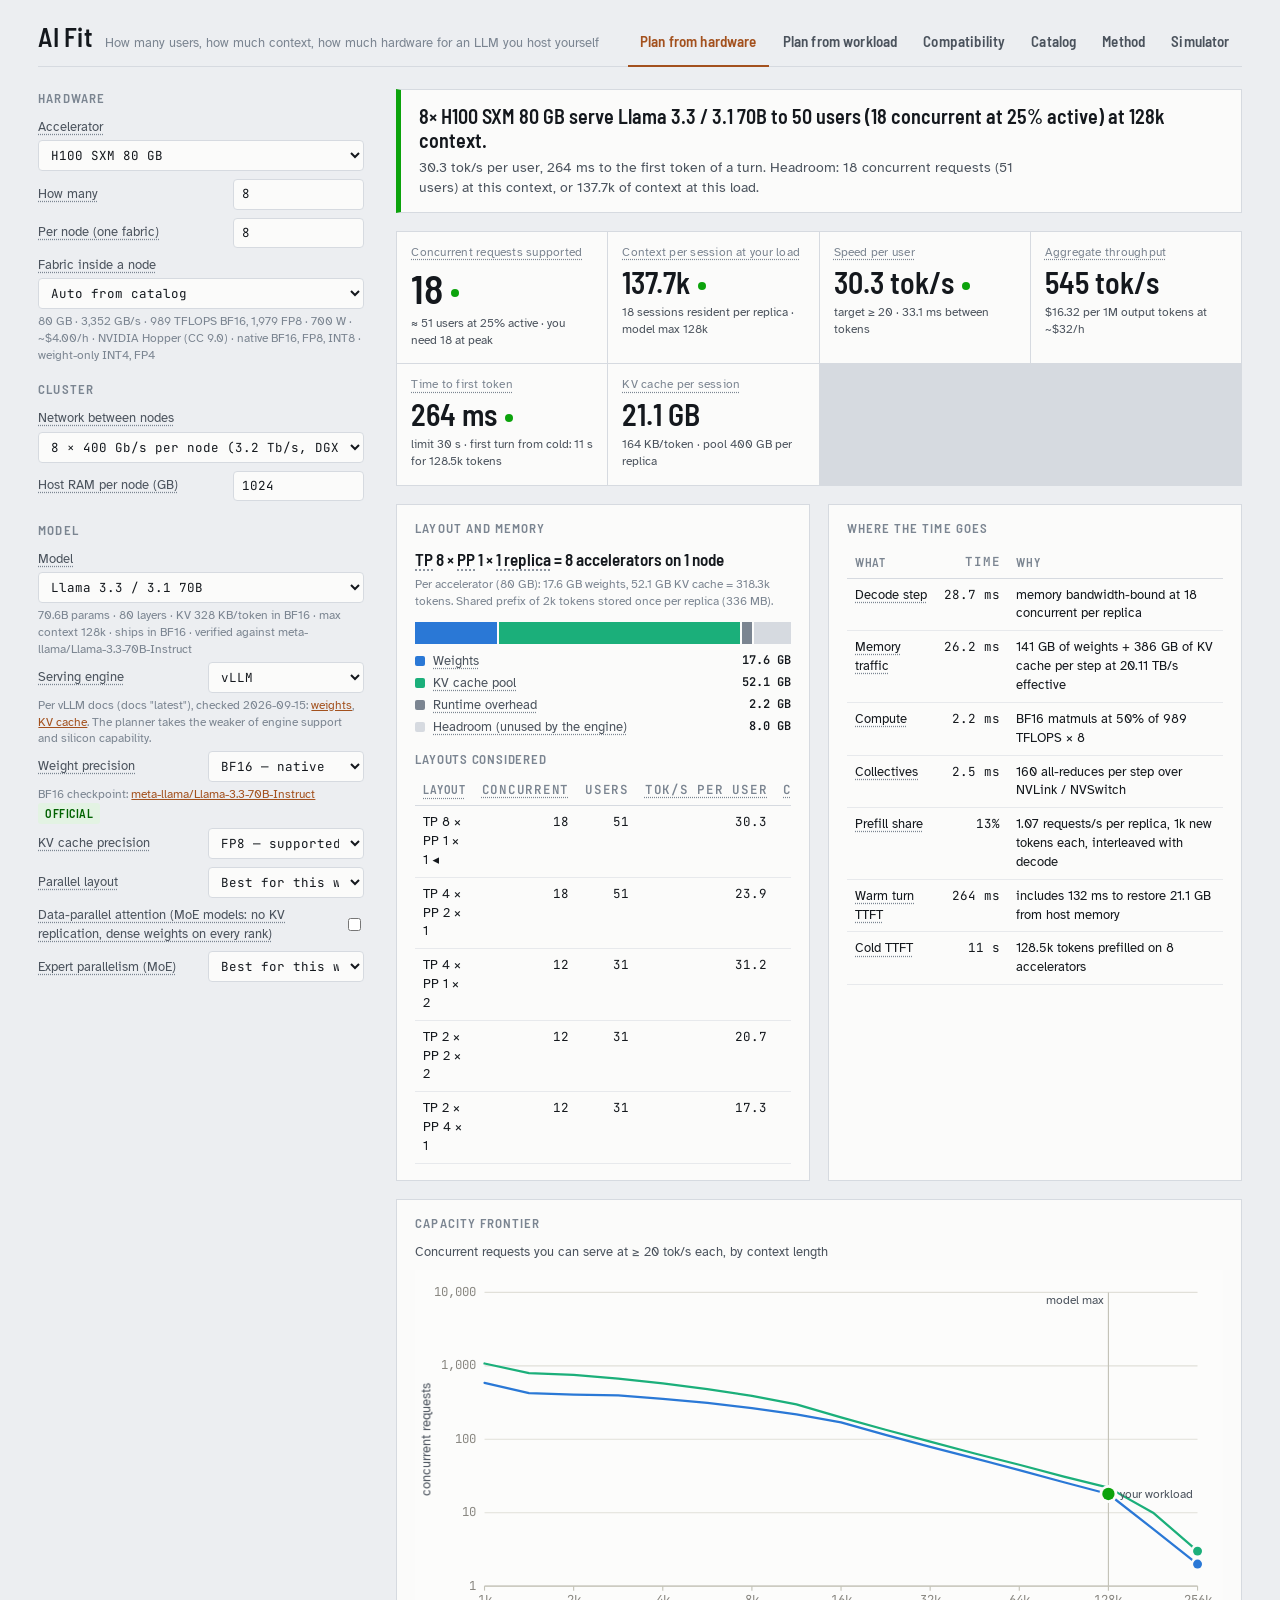
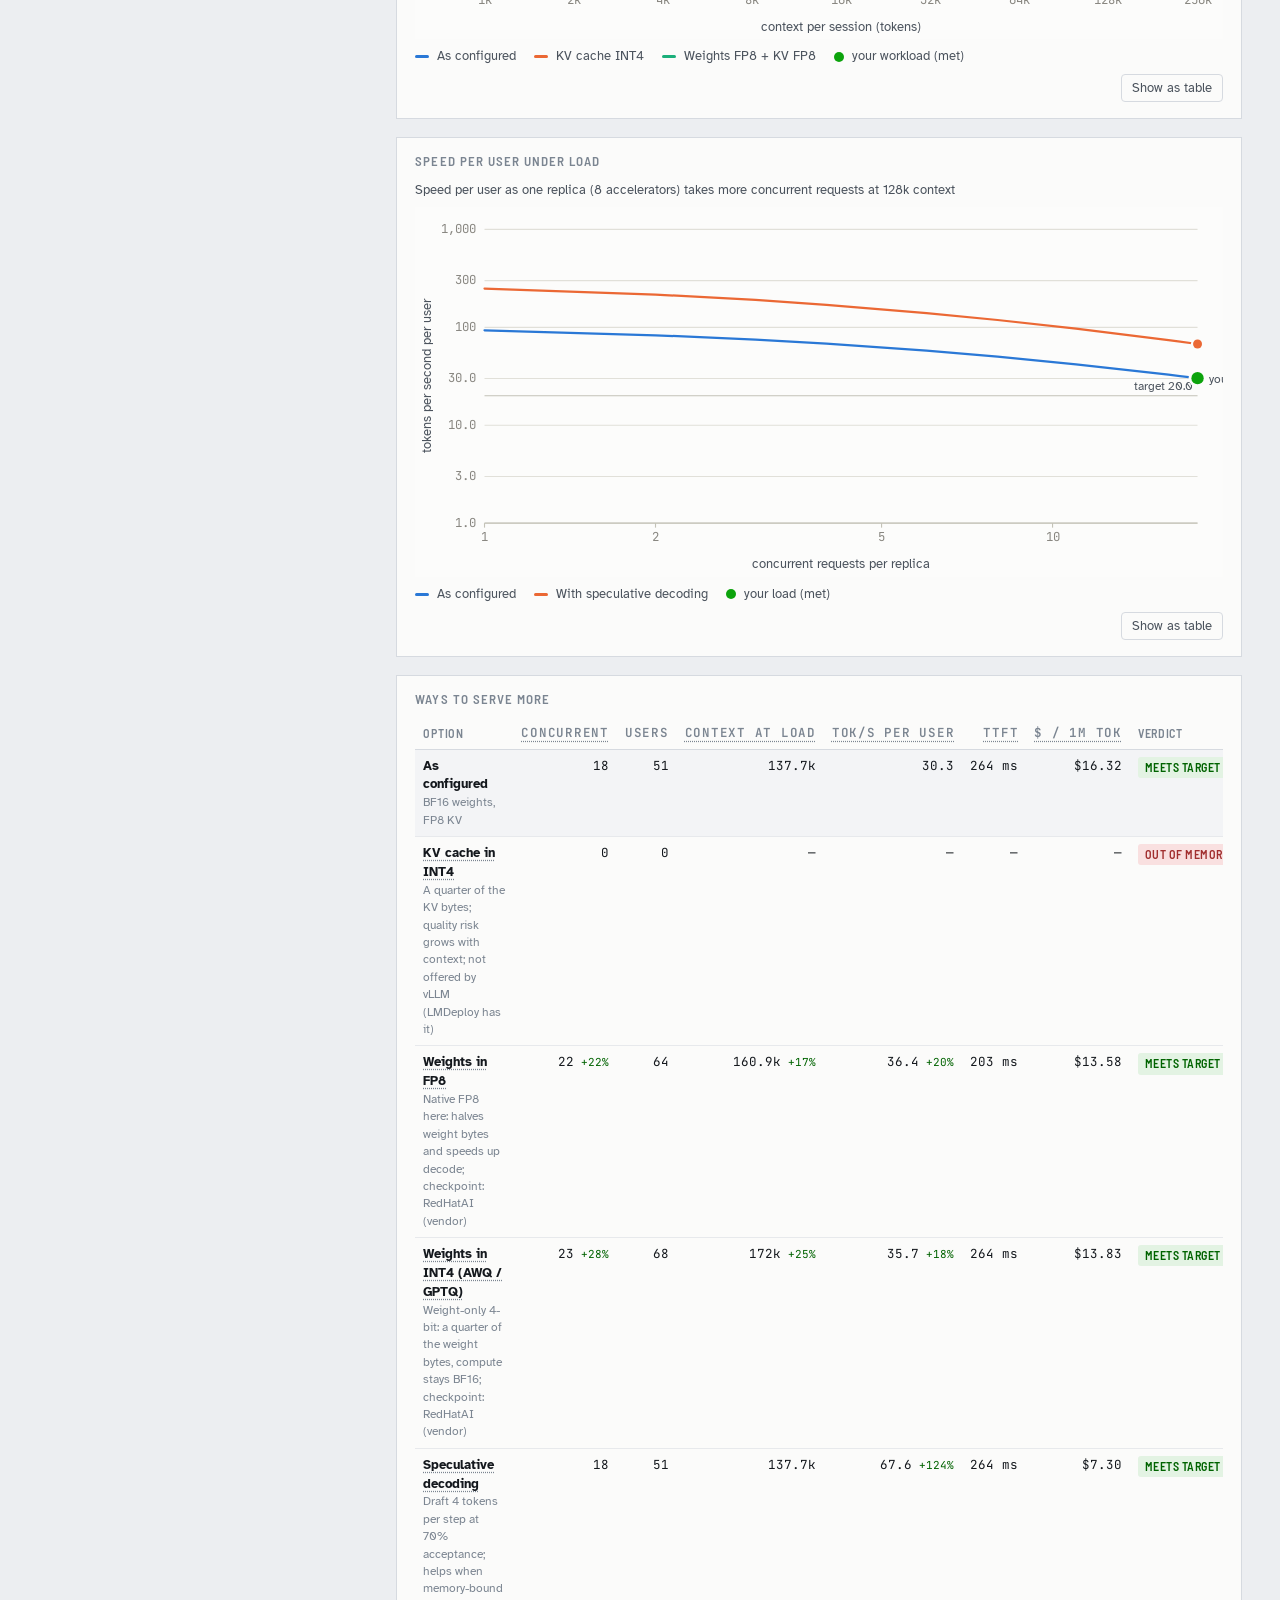
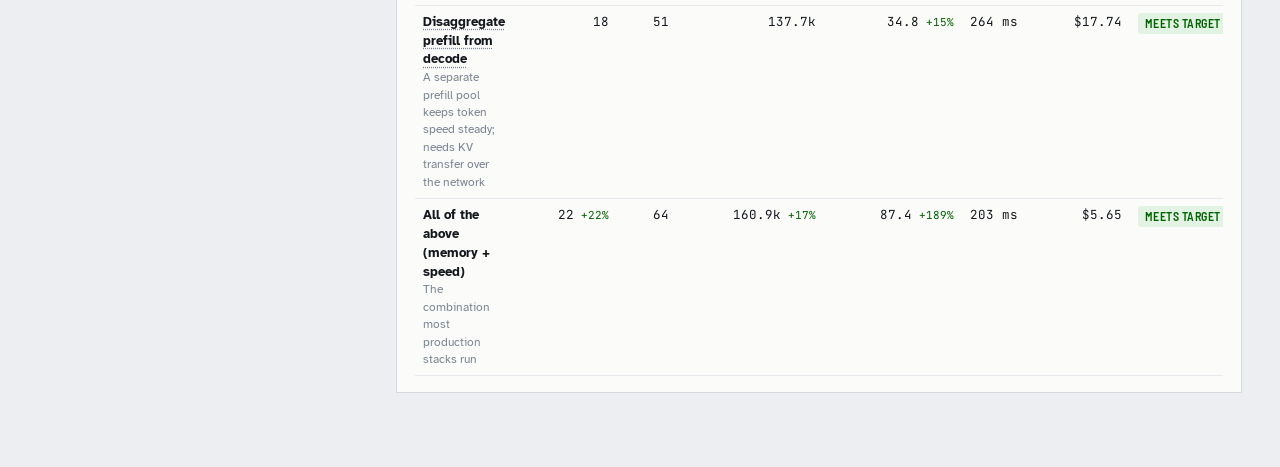
==== commit e62afe96: "Simulator: centred, clearer column titles, people slider to 10,000 - The simulator is centred on the" ====
--- a/index.html
+++ b/index.html
@@ -207,11 +207,13 @@
 .gmeta { font-size: 12.5px; margin-top: 2px; }
 
 /* simulator */
-.sim { display: grid; gap: 14px; max-width: 1180px; }
+.sim { display: grid; gap: 14px; max-width: 1240px; margin-inline: auto; width: 100%; }
 .sim-board { display: grid; grid-template-columns: 1fr; gap: 12px; align-items: start; }
-@media (min-width: 900px) { .sim-board { grid-template-columns: 184px minmax(0, 1fr) 184px; } }
+@media (min-width: 900px) { .sim-board { grid-template-columns: 200px minmax(0, 1fr) 200px; } }
 .sim-col { display: grid; gap: 6px; align-content: start; }
-.sim-coltitle { font-family: 'Press Start 2P', var(--font-mono); font-size: 8px; color: var(--muted); letter-spacing: 0.04em; padding: 2px 0; }
+.sim-coltitle { font-family: 'Press Start 2P', var(--font-mono); font-size: 10px; line-height: 1.4; color: var(--ink); letter-spacing: 0.04em; padding: 8px 8px 7px; background: var(--surface-2); border: 2px solid var(--line); border-left: 4px solid var(--accent); }
+.sim-kslide { display: grid; gap: 4px; }
+.sim-range { width: 100%; accent-color: var(--accent); margin: 2px 0; }
 .sim-center { display: grid; gap: 10px; min-width: 0; }
 @media (max-width: 899px) { .sim-col { grid-template-columns: repeat(auto-fit, minmax(220px, 1fr)); } }
 .sim-title { font-size: 22px; }
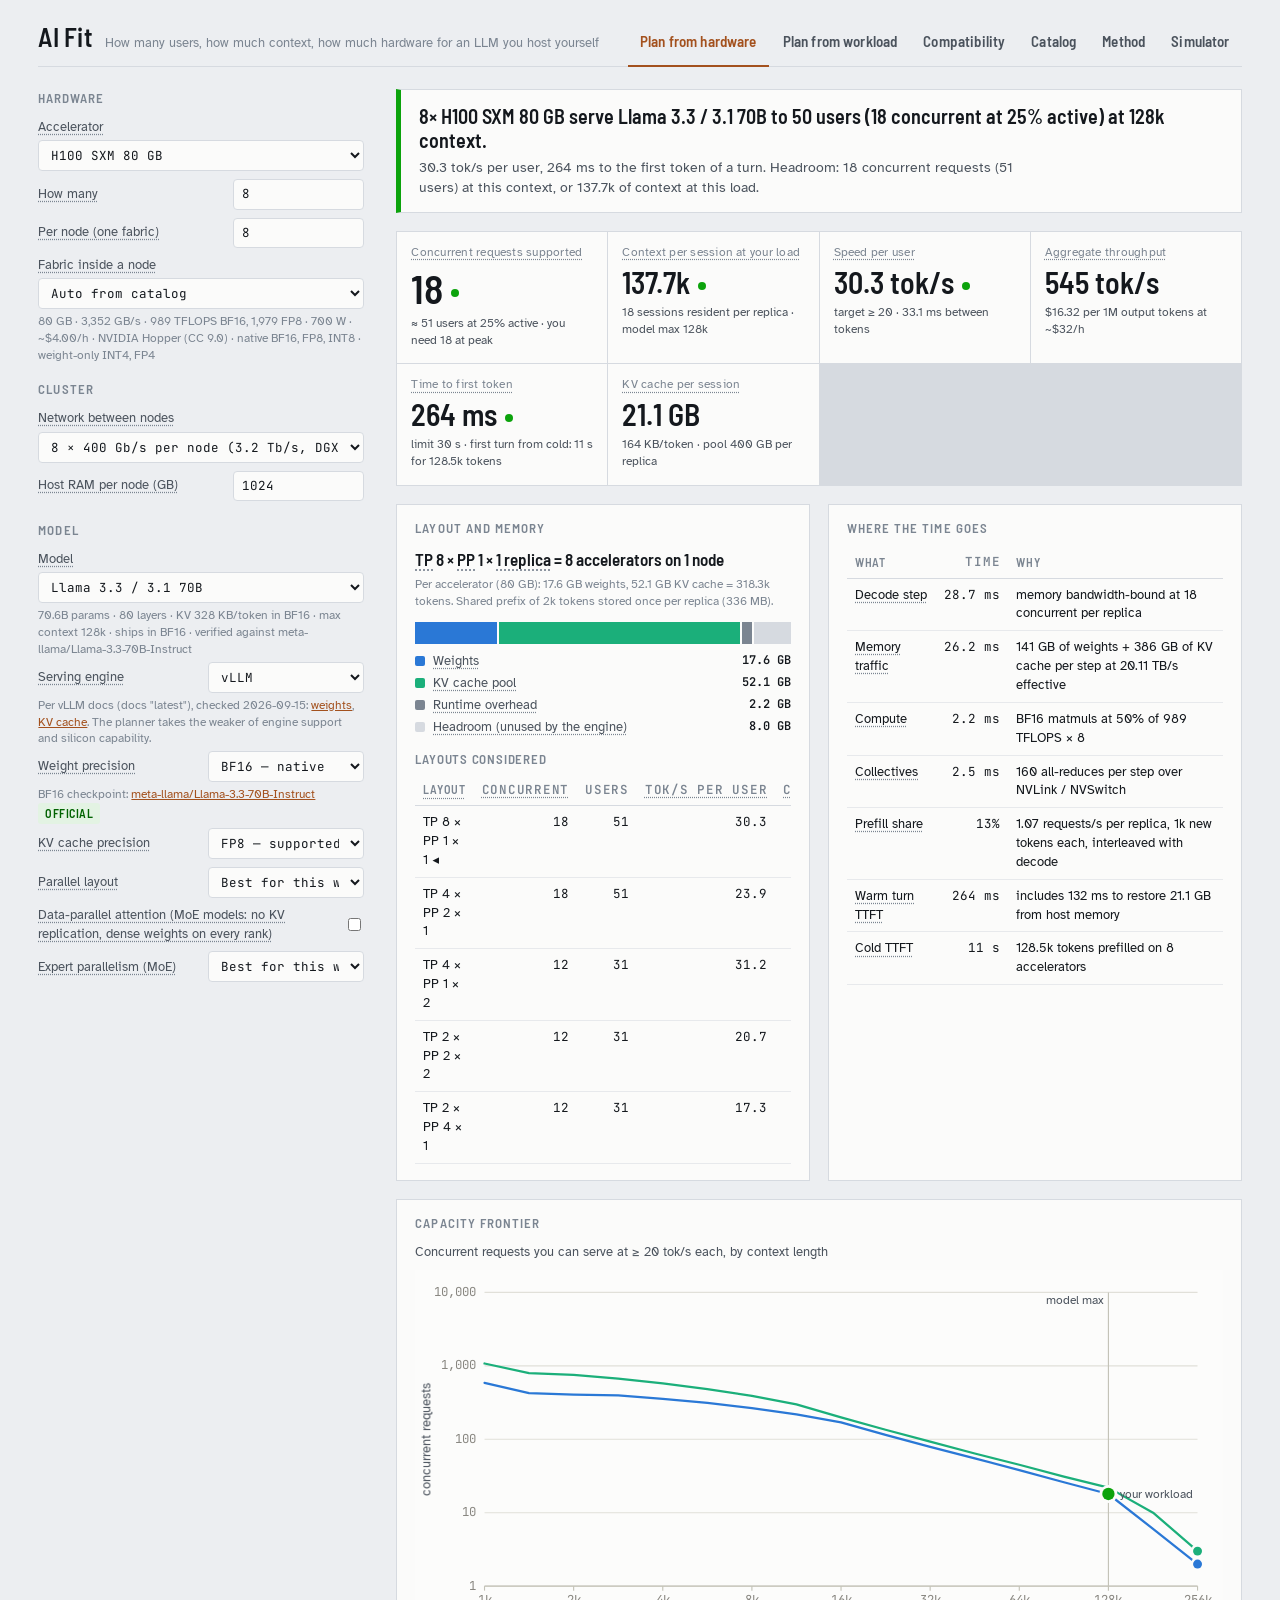
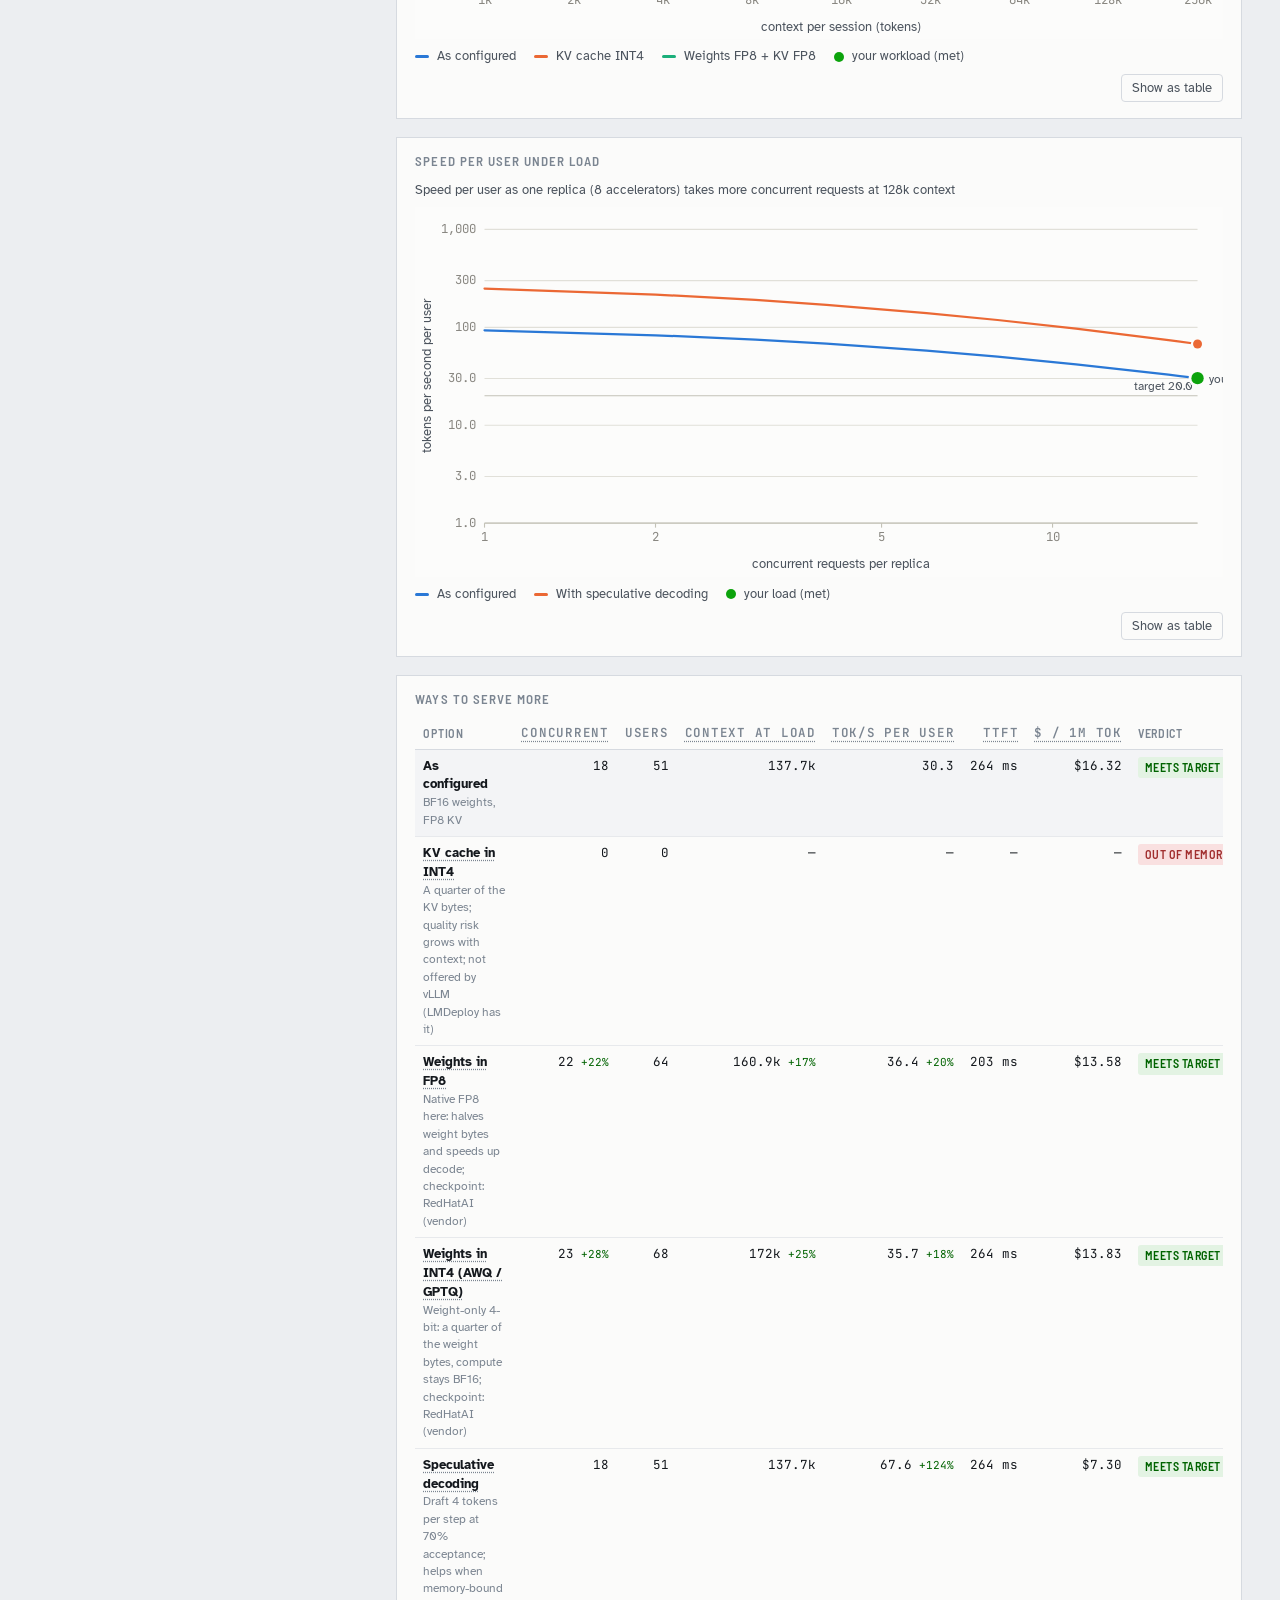
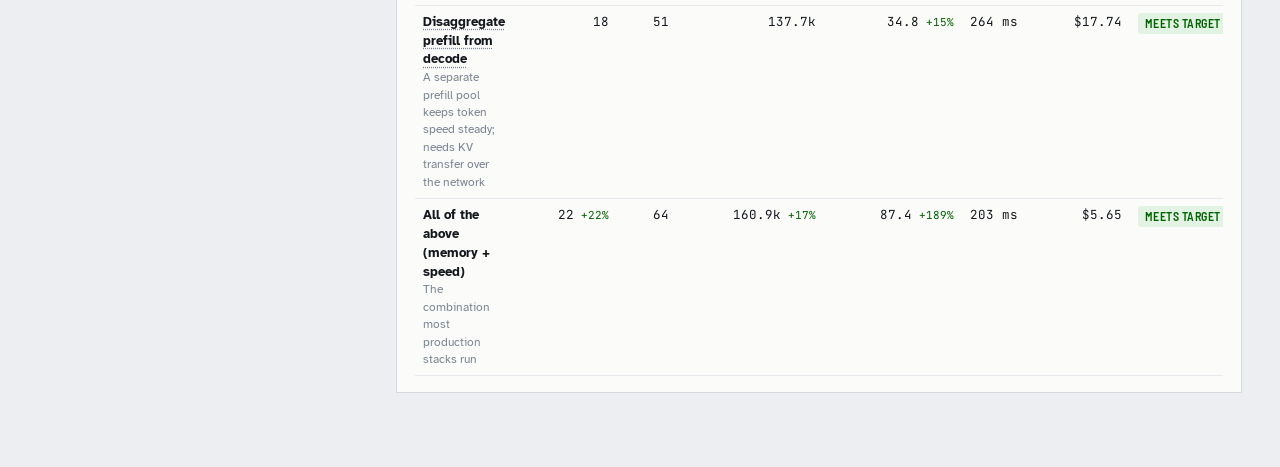
==== commit 8e21566b: "Simulator: GPU type and model dropdowns over the whole catalog - GPU type and Model are dropdowns gr" ====
--- a/index.html
+++ b/index.html
@@ -213,6 +213,8 @@
 .sim-col { display: grid; gap: 6px; align-content: start; }
 .sim-coltitle { font-family: 'Press Start 2P', var(--font-mono); font-size: 10px; line-height: 1.4; color: var(--ink); letter-spacing: 0.04em; padding: 8px 8px 7px; background: var(--surface-2); border: 2px solid var(--line); border-left: 4px solid var(--accent); }
 .sim-kslide { display: grid; gap: 4px; }
+.sim-select { width: 100%; min-width: 0; font-family: var(--font-mono); font-size: 12px; line-height: 1.3; color: var(--ink); background: var(--surface-2); border: 2px solid var(--ink); box-shadow: 2px 2px 0 var(--ink); border-radius: 0; padding: 6px 6px; cursor: pointer; }
+.sim-select:focus-visible { outline: 2px solid var(--accent); outline-offset: 2px; }
 .sim-range { width: 100%; accent-color: var(--accent); margin: 2px 0; }
 .sim-center { display: grid; gap: 10px; min-width: 0; }
 @media (max-width: 899px) { .sim-col { grid-template-columns: repeat(auto-fit, minmax(220px, 1fr)); } }
@@ -231,10 +233,12 @@
 .sim-legend { display: flex; flex-wrap: wrap; gap: 4px 14px; font-size: 11.5px; color: #c3c8ce; }
 .sim-legend span { display: inline-flex; align-items: center; gap: 6px; }
 .sim-legend i { display: inline-block; width: 10px; height: 10px; }
-.sim-hud { display: grid; grid-template-columns: repeat(auto-fit, minmax(118px, 1fr)); gap: 6px; }
-.sim-chip { background: var(--surface); border: 2px solid var(--line); padding: 6px 8px; display: grid; gap: 4px; min-width: 0; }
-.sim-chip > span, .sim-chip > .term { font-size: 8px; color: var(--muted); letter-spacing: 0.02em; line-height: 1.5; }
-.sim-chip b { font-family: var(--font-mono); font-size: 13px; font-weight: 600; overflow-wrap: anywhere; }
+.sim-hud { display: grid; grid-template-columns: repeat(2, minmax(0, 1fr)); gap: 8px; }
+@media (min-width: 700px) { .sim-hud { grid-template-columns: repeat(3, minmax(0, 1fr)); } }
+@media (min-width: 1000px) { .sim-hud { grid-template-columns: repeat(4, minmax(0, 1fr)); } }
+.sim-chip { background: var(--surface); border: 2px solid var(--line); padding: 12px 14px; display: grid; gap: 8px; align-content: start; min-width: 0; }
+.sim-chip > span, .sim-chip > .term { font-size: 9.5px; color: var(--muted); letter-spacing: 0.02em; line-height: 1.5; justify-self: start; }
+.sim-chip b { font-family: var(--font-mono); font-size: 21px; line-height: 1.2; font-weight: 600; overflow-wrap: anywhere; }
 .sim-chip.good b { color: var(--good-text); } .sim-chip.bad b { color: var(--crit-text); }
 .sim-explain { display: grid; gap: 8px; background: var(--surface); border: 2px solid var(--line); padding: 12px 14px; }
 .sim-explain p { max-width: 80ch; color: var(--ink-2); }
@@ -250,16 +254,18 @@
 .pxbtn.on { background: var(--accent); color: var(--accent-ink); border-color: var(--accent); }
 .pxbtn.go { background: var(--good); color: #fff; border-color: var(--good-text); box-shadow: 3px 3px 0 var(--good-text); font-size: 11px; padding: 10px 14px; }
 .pxbtn.ghost { box-shadow: none; border-color: var(--line); color: var(--ink-2); }
-.sim-sweeps { display: grid; gap: 14px; background: var(--surface); border: 2px solid var(--line); padding: 12px 14px; }
-.sim-sweeps h3 { font-size: 13px; letter-spacing: 0.08em; text-transform: uppercase; color: var(--muted); }
-.sim-chart { display: grid; gap: 6px; }
-.sim-ctitle { font-size: 9px; color: var(--ink-2); }
-.sim-bars { display: flex; align-items: flex-end; gap: 6px; overflow-x: auto; padding-bottom: 4px; }
-.sim-bar { display: grid; justify-items: center; gap: 3px; min-width: 56px; }
-.sim-bar i { display: block; width: 24px; background: var(--s1); }
+.sim-sweeps { display: grid; gap: 14px; background: var(--surface); border: 2px solid var(--line); padding: 14px 16px 16px; }
+.sim-sweeps h3 { font-size: 14px; letter-spacing: 0.08em; text-transform: uppercase; color: var(--muted); }
+.sim-charts { display: grid; grid-template-columns: minmax(0, 1fr); gap: 12px; }
+@media (min-width: 900px) { .sim-charts { grid-template-columns: repeat(2, minmax(0, 1fr)); } }
+.sim-chart { display: grid; gap: 10px; align-content: start; background: var(--surface-2); border: 2px solid var(--line-2); padding: 12px 12px 10px; min-width: 0; }
+.sim-ctitle { font-size: 10px; line-height: 1.5; color: var(--ink); }
+.sim-bars { display: flex; align-items: flex-end; gap: 8px; overflow-x: auto; padding-bottom: 4px; min-height: 160px; }
+.sim-bar { display: grid; justify-items: center; align-content: end; gap: 5px; flex: 1 1 0; min-width: 52px; }
+.sim-bar i { display: block; width: min(100%, 36px); background: var(--s1); }
 .sim-bar.on i { background: var(--accent); }
-.sim-barv { font-size: 8px; color: var(--ink); }
-.sim-barl { font-size: 7px; color: var(--muted); text-align: center; max-width: 72px; line-height: 1.5; }
+.sim-barv { font-size: 9.5px; color: var(--ink); }
+.sim-barl { font-size: 8px; color: var(--muted); text-align: center; max-width: 92px; line-height: 1.6; min-height: 4.8em; }
 
 /* catalog & method */
 .vlink a { font-family: var(--font-mono); font-size: 11.5px; font-weight: 600; text-decoration: none; border: 1px solid var(--line); border-radius: 3px; padding: 1px 5px; margin-right: 3px; }
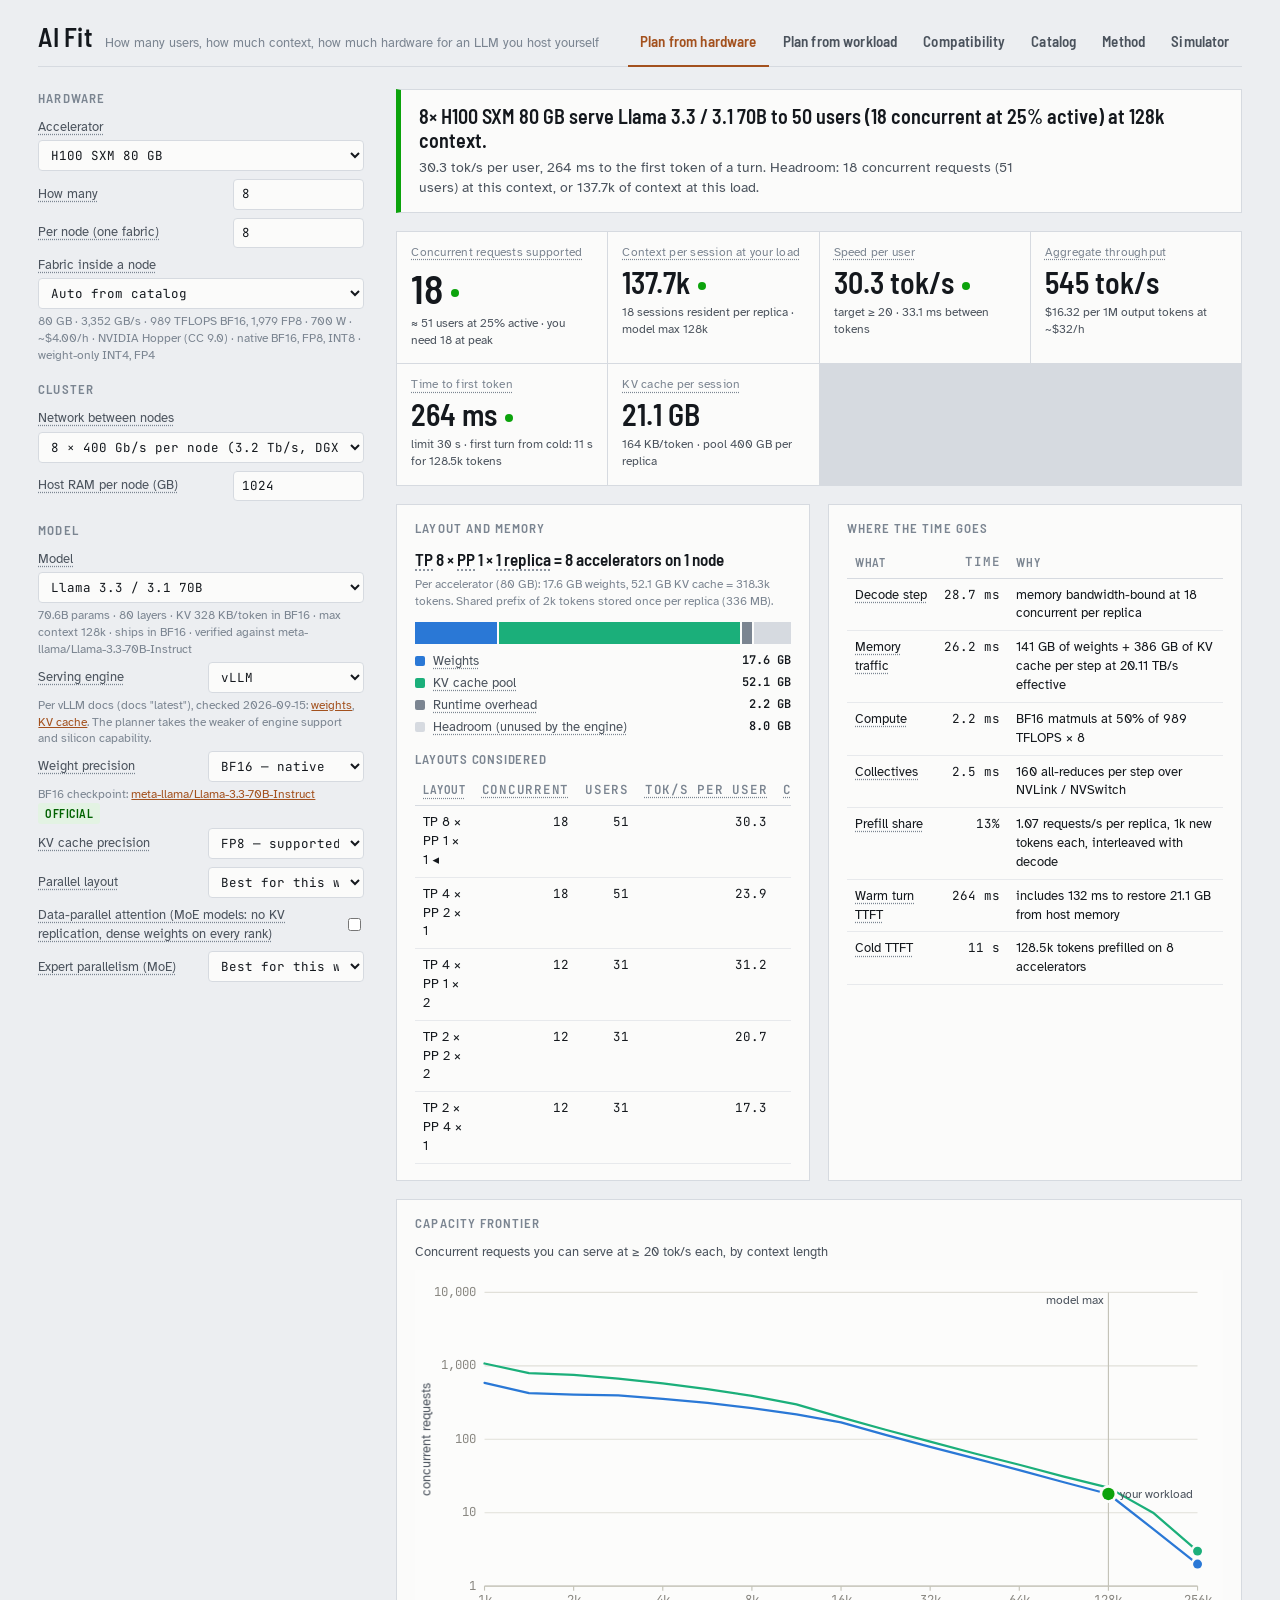
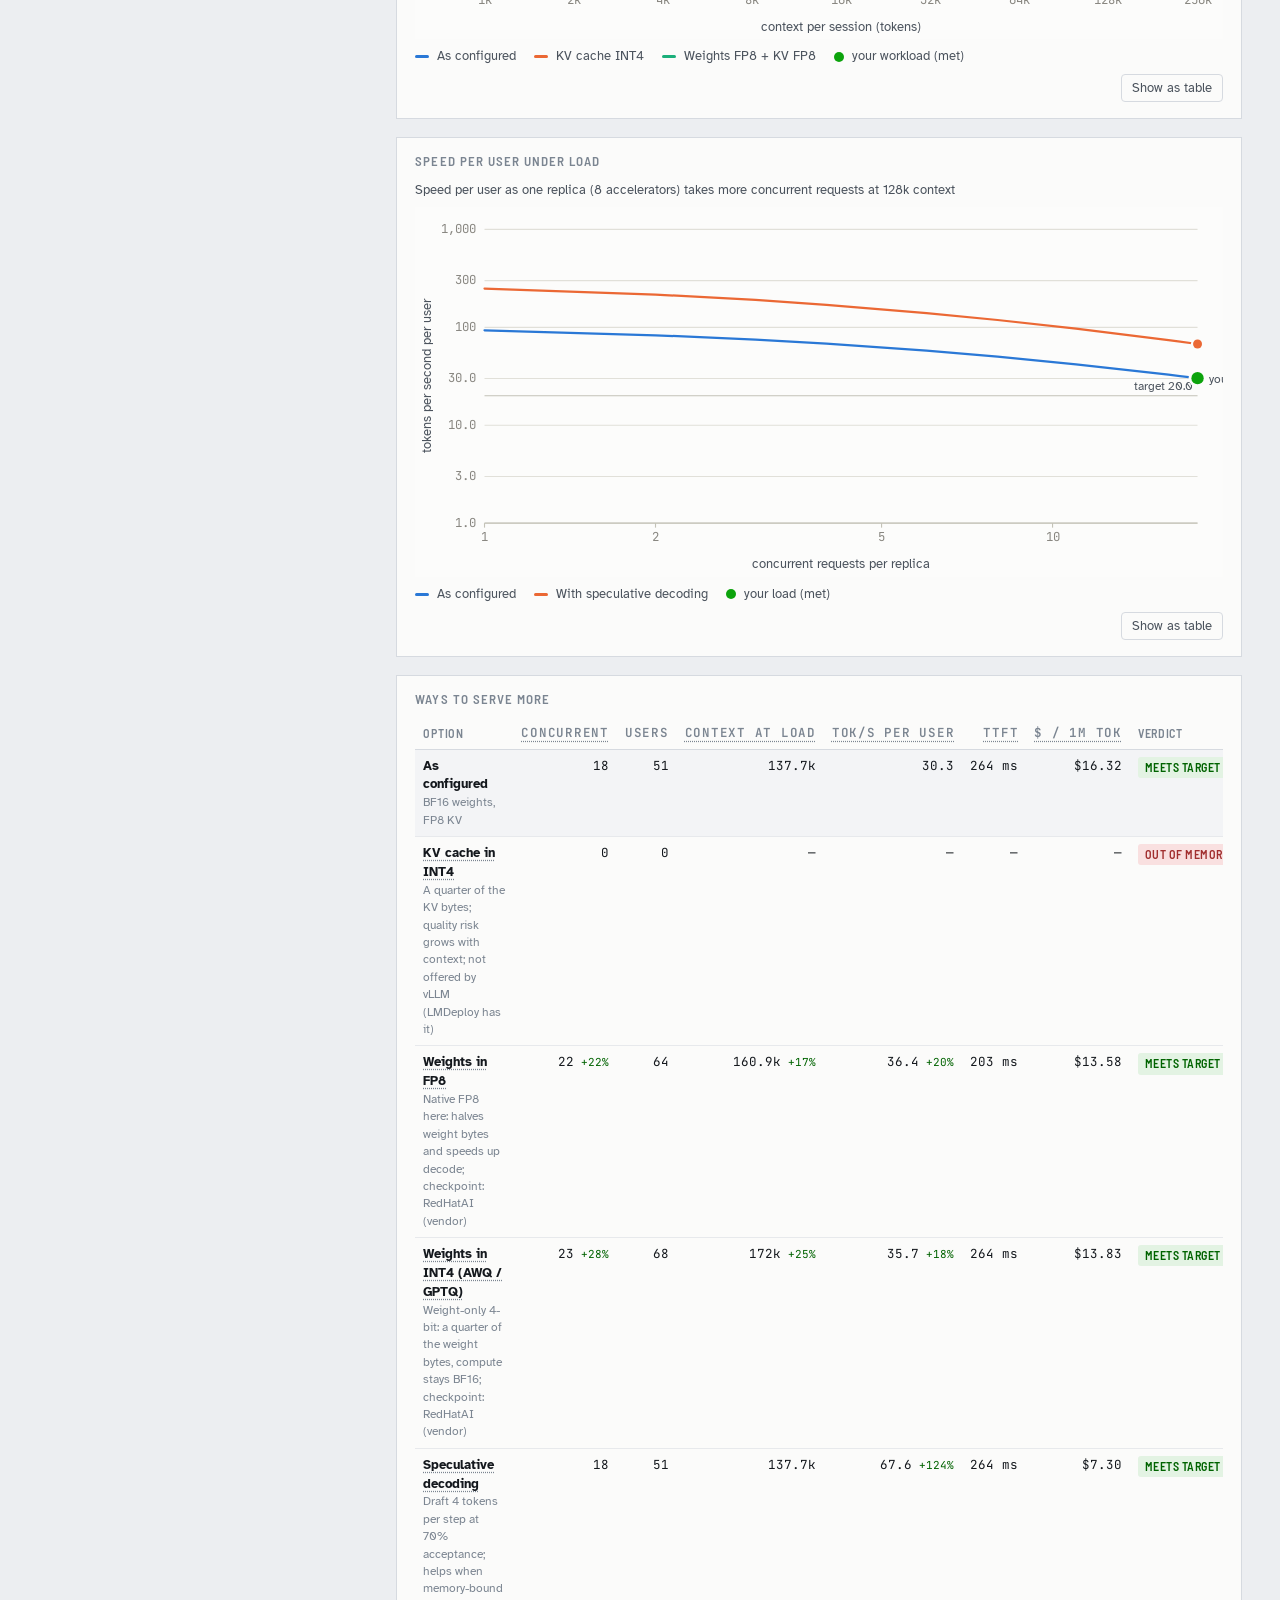
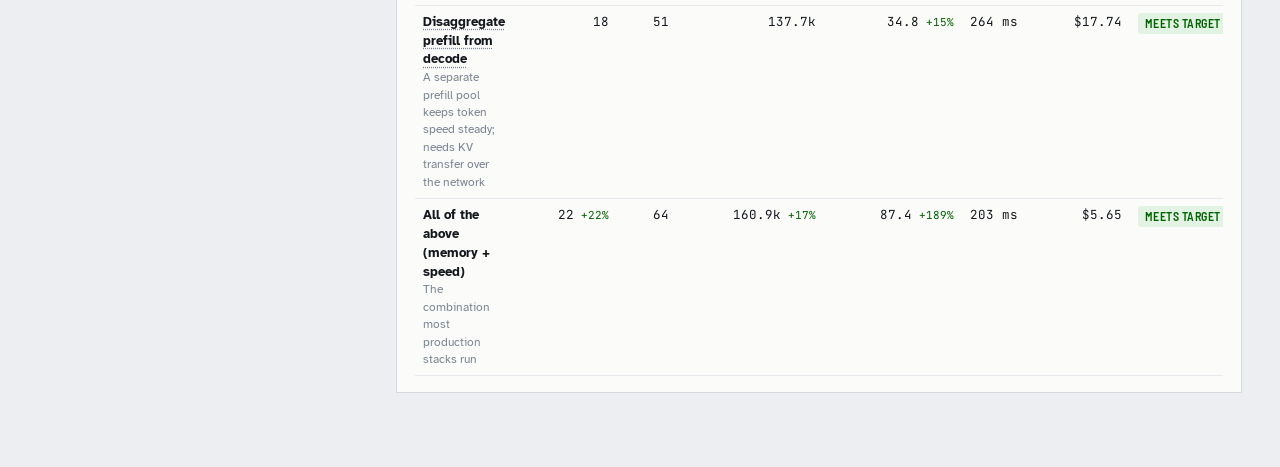
==== commit b4d2a81b: "Simulator: collapsible Legend under the stage The key under the stage sits in a 'Legend' section tha" ====
--- a/index.html
+++ b/index.html
@@ -230,9 +230,26 @@
 .sim-overlay { position: absolute; left: 50%; top: 50%; transform: translate(-50%, -50%); width: min(92%, 520px); background: rgba(13, 17, 23, 0.94); border: 2px solid #e05252; box-shadow: 4px 4px 0 #5a1f1f; padding: 12px 14px; color: #f2f3f4; display: grid; gap: 6px; }
 .sim-overlay p { font-size: 13px; line-height: 1.45; color: #e6e8ec; }
 .sim-ovtitle { font-family: 'Press Start 2P', var(--font-mono); font-size: 10px; color: #f07070; letter-spacing: 0.04em; }
-.sim-legend { display: flex; flex-wrap: wrap; gap: 4px 14px; font-size: 11.5px; color: #c3c8ce; }
-.sim-legend span { display: inline-flex; align-items: center; gap: 6px; }
-.sim-legend i { display: inline-block; width: 10px; height: 10px; }
+.sim-area { position: absolute; font-family: 'Press Start 2P', var(--font-mono); font-size: 8px; line-height: 1; color: #9aa3ad; pointer-events: none; white-space: nowrap; }
+@media (max-width: 700px) { .sim-area { font-size: 6px; } }
+.sim-key { display: grid; grid-template-columns: minmax(0, 1fr); gap: 14px 22px; color: #c3c8ce; padding: 4px 2px 2px; }
+@media (min-width: 900px) { .sim-key { grid-template-columns: 1.15fr 0.85fr 1.2fr; } }
+.sim-key h4 { font-family: 'Press Start 2P', var(--font-mono); font-size: 9px; color: #f2f3f4; letter-spacing: 0.04em; margin-bottom: 6px; }
+.sim-keyintro { font-size: 12px; line-height: 1.45; color: #9aa3ad; margin-bottom: 8px; }
+.sim-key ul { list-style: none; margin: 0; padding: 0; display: grid; gap: 7px; }
+.sim-key li { display: grid; grid-template-columns: 38px minmax(0, 1fr); gap: 8px; align-items: start; font-size: 12.5px; line-height: 1.45; }
+.sim-key li b { color: #f2f3f4; font-weight: 700; }
+.sim-icon { image-rendering: pixelated; image-rendering: crisp-edges; justify-self: center; }
+.sim-keybox { border-top: 1px solid #263041; padding-top: 6px; }
+.sim-keybox > summary { cursor: pointer; list-style: none; font-family: 'Press Start 2P', var(--font-mono); font-size: 10px; color: #f2f3f4; letter-spacing: 0.04em; padding: 6px 2px; display: flex; align-items: center; gap: 8px; }
+.sim-keybox > summary::-webkit-details-marker { display: none; }
+.sim-keybox > summary::before { content: ''; width: 0; height: 0; border-top: 5px solid transparent; border-bottom: 5px solid transparent; border-left: 7px solid #c3c8ce; transition: transform 0.15s; }
+.sim-keybox[open] > summary::before { transform: rotate(90deg); }
+.sim-keybox > summary:hover { color: var(--accent); }
+.sim-keybox > summary:focus-visible { outline: 2px solid var(--accent); outline-offset: 2px; }
+.sim-keybox[open] > .sim-key { margin-top: 6px; }
+.sim-keynote { font-size: 12px; color: #9aa3ad; }
+.sim-keynote:empty { display: none; }
 .sim-hud { display: grid; grid-template-columns: repeat(2, minmax(0, 1fr)); gap: 8px; }
 @media (min-width: 700px) { .sim-hud { grid-template-columns: repeat(3, minmax(0, 1fr)); } }
 @media (min-width: 1000px) { .sim-hud { grid-template-columns: repeat(4, minmax(0, 1fr)); } }
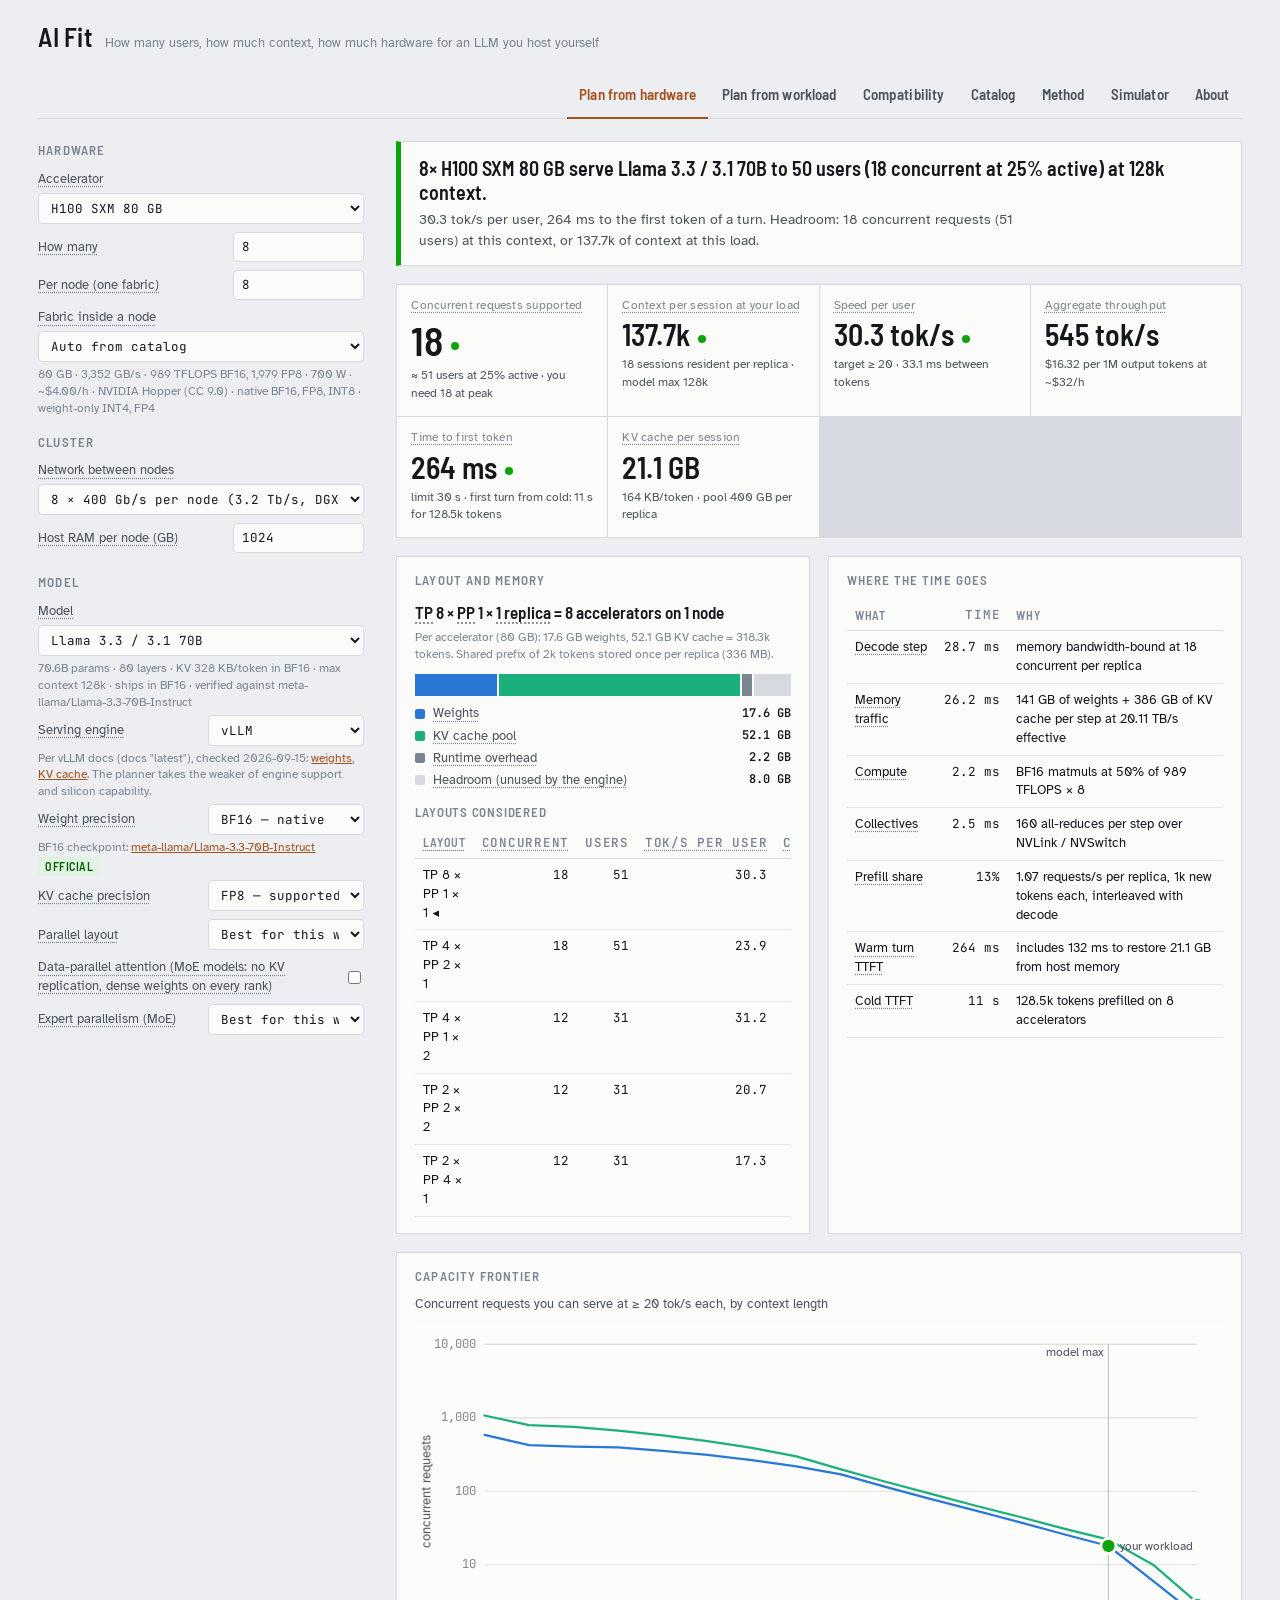
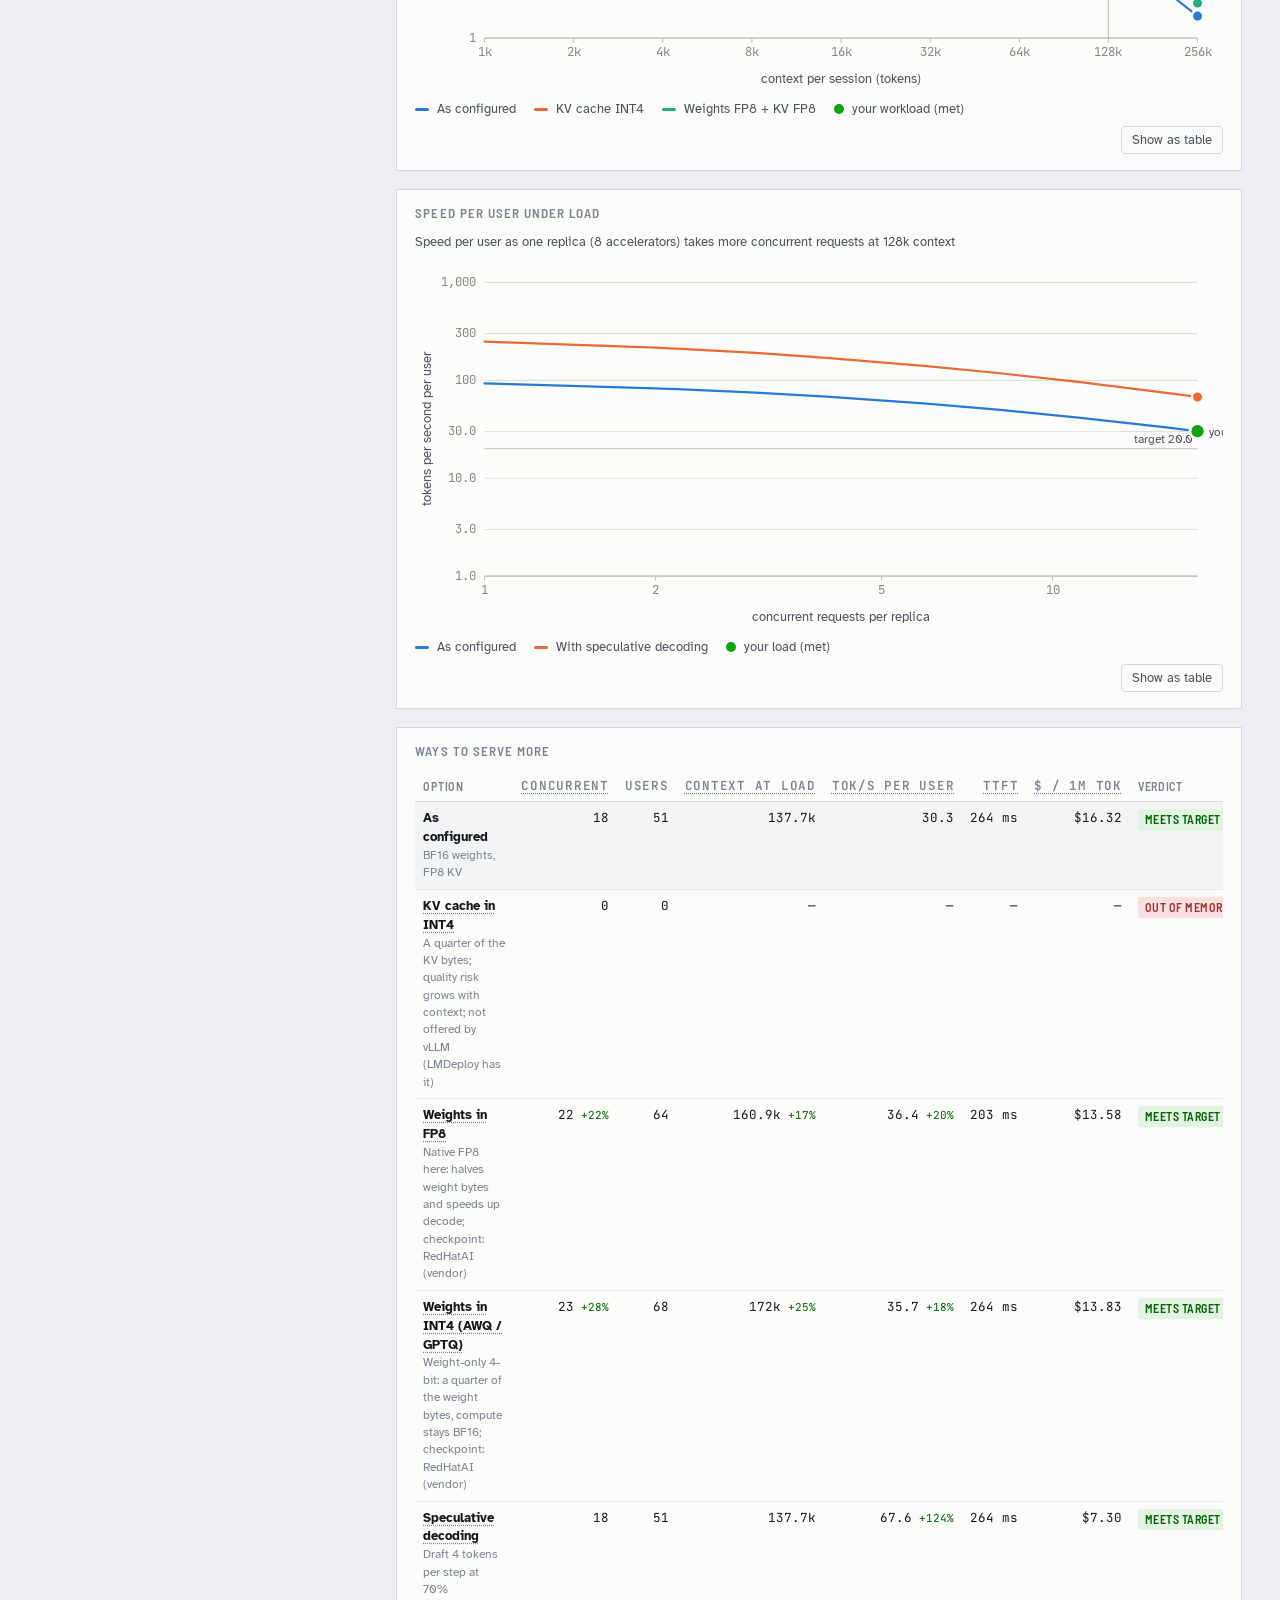
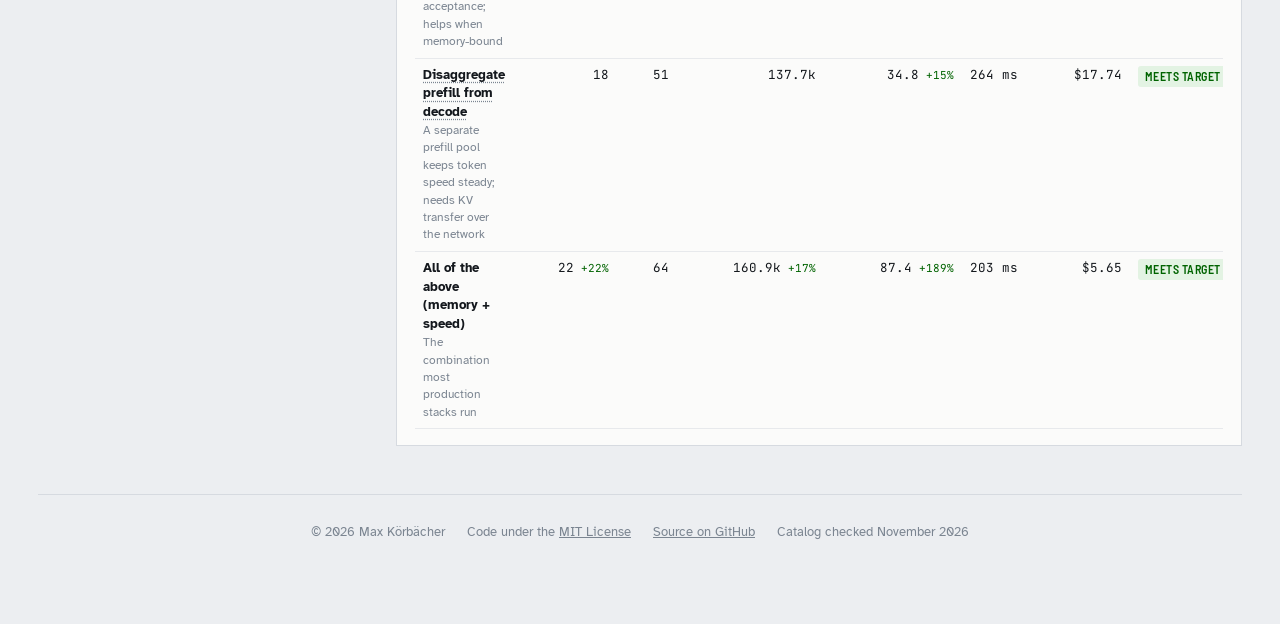
==== commit 38aa1fc3: "About page, site footer and MIT license - New About tab: why AI Fit exists, what it is good for, pri" ====
--- a/index.html
+++ b/index.html
@@ -205,6 +205,20 @@
 dl.glossary dt { font-family: var(--font-display); font-weight: 600; font-size: 15px; }
 dl.glossary dd { margin: 0 0 4px; color: var(--ink-2); }
 .gmeta { font-size: 12.5px; margin-top: 2px; }
+/* About view */
+.about-grid { display: grid; grid-template-columns: minmax(0, 1fr); gap: 18px; align-items: start; }
+@media (min-width: 1000px) { .about-grid { grid-template-columns: minmax(0, 780px) minmax(320px, 400px); justify-content: center; } }
+.about-main.prose { max-width: none; }
+.about-lead { font-size: 17px; line-height: 1.55; color: var(--ink); }
+.about-side { display: grid; gap: 18px; }
+.about-side .prose { max-width: none; }
+.about-links { list-style: none; padding: 0 !important; }
+.about-repo { margin-top: 4px; }
+.about-btn { display: inline-block; padding: 9px 14px; background: var(--accent); color: var(--accent-ink); font-family: var(--font-display); font-weight: 600; text-decoration: none; border-radius: 3px; }
+.about-btn:hover { filter: brightness(1.08); }
+.site-foot { display: flex; flex-wrap: wrap; gap: 6px 22px; justify-content: center; padding: 28px 0 26px; margin-top: 30px; border-top: 1px solid var(--line); font-size: 13px; color: var(--muted); }
+.site-foot a { color: inherit; }
+.site-foot a:hover { color: var(--accent); }
 
 /* simulator */
 .sim { display: grid; gap: 14px; max-width: 1240px; margin-inline: auto; width: 100%; }
@@ -307,6 +321,7 @@
     <button class="tab" role="tab" data-mode="catalog" aria-selected="false" type="button">Catalog</button>
     <button class="tab" role="tab" data-mode="method" aria-selected="false" type="button">Method</button>
     <button class="tab" role="tab" data-mode="sim" aria-selected="false" type="button">Simulator</button>
+    <button class="tab" role="tab" data-mode="about" aria-selected="false" type="button">About</button>
   </nav>
 </header>
 
@@ -442,6 +457,47 @@
 
     <div class="view" data-mode="sim" id="viewSim" hidden></div>
 
+    <div class="view about-grid" data-mode="about" id="viewAbout" hidden>
+      <section class="panel prose about-main" aria-labelledby="aboutTitle">
+        <h2 id="aboutTitle">About AI Fit</h2>
+        <p class="about-lead">Will this model fit on these GPUs? How many people can use it at once, with how much context, at what speed and cost? AI Fit answers those questions for open-weight models you host yourself, before you buy or rent anything.</p>
+        <h3>Why it exists</h3>
+        <p>The answer is spread over many places: GPU datasheets, cloud price pages, model configs on Hugging Face, the quantization tables of vLLM, SGLang and TensorRT-LLM, and a lot of rules of thumb. Each piece is easy to find; putting them together for your workload is not. AI Fit puts them into one model you can turn the knobs of, and shows its work: every formula is on the Method page, and every number in the catalog names its source.</p>
+        <h3>What it is good for</h3>
+        <ul>
+          <li><strong>Sizing.</strong> How many users and how much context a given set of GPUs serves, or the smallest setup for a given workload, with the cost per hour and per million tokens.</li>
+          <li><strong>Comparing.</strong> 59 accelerators from NVIDIA, AMD, Intel, Google, AWS, Apple and Tenstorrent, and 68 open-weight models, side by side.</li>
+          <li><strong>Checking what runs where.</strong> Which number formats each chip and serving engine supports, and which quantized checkpoints exist for each model.</li>
+          <li><strong>Seeing the trade-offs.</strong> Context against users against speed, and how much KV-cache quantization, prefix caching, speculative decoding, expert parallelism or parking idle sessions in host memory buys.</li>
+          <li><strong>Explaining it to others.</strong> The Simulator shows the same numbers as a rack filling up and a crowd waiting, for people who do not read formulas.</li>
+        </ul>
+        <p>It is a planning estimate, not a benchmark. Use it to get the order of magnitude and the trade-offs right, then measure on your own stack before you commit; the assumptions panel lets you match the model to what you measure.</p>
+        <h3>Privacy</h3>
+        <p>Everything runs in your browser. Your inputs and custom catalog entries are stored in this browser only; the page loads nothing but its own files and the Google Fonts.</p>
+      </section>
+      <aside class="about-side">
+        <section class="panel prose" aria-labelledby="aboutMe">
+          <h2 id="aboutMe">Made by</h2>
+          <p><strong>Max Körbächer</strong>, Managing Director at Liquid Reply in Munich, Governing Board member of the CNCF, CNCF and AAIF ambassador, and member of the Linux Foundation Europe Advisory Board.</p>
+          <ul class="about-links">
+            <li><a href="https://max.koerbaecher.io" target="_blank" rel="noopener">max.koerbaecher.io</a></li>
+            <li><a href="https://github.com/mkorbi" target="_blank" rel="noopener">github.com/mkorbi</a></li>
+          </ul>
+        </section>
+        <section class="panel prose" aria-labelledby="aboutContribute">
+          <h2 id="aboutContribute">Contribute and discuss</h2>
+          <p>AI Fit is open source and gets better with every correction. Help is welcome in any size:</p>
+          <ul>
+            <li><strong>A number is wrong, or a GPU or model is missing:</strong> <a href="https://github.com/mkorbi/ai-fit/issues/new" target="_blank" rel="noopener">open an issue</a> with a link to the source.</li>
+            <li><strong>Questions, ideas, your own results:</strong> start a thread in <a href="https://github.com/mkorbi/ai-fit/discussions" target="_blank" rel="noopener">GitHub Discussions</a>.</li>
+            <li><strong>You measured a real deployment:</strong> add it as a calibration anchor in <code>tests/anchors.js</code>, so the model is checked against it from then on.</li>
+            <li><strong>Code or catalog changes:</strong> fork the repository, run <code>node tests/anchors.js</code>, <code>node tests/ep.js</code> and <code>node tests/sim.js</code>, and open a <a href="https://github.com/mkorbi/ai-fit/pulls" target="_blank" rel="noopener">pull request</a>. The README explains the catalog fields and the import and verification tools.</li>
+          </ul>
+          <p class="about-repo"><a class="about-btn" href="https://github.com/mkorbi/ai-fit" target="_blank" rel="noopener">mkorbi/ai-fit on GitHub</a></p>
+        </section>
+      </aside>
+    </div>
+
     <div class="view method-grid" data-mode="method" id="viewMethod" hidden>
       <section class="panel prose">
         <h2>How the numbers are made</h2>
@@ -513,6 +569,13 @@
   </section>
 </main>
 
+<footer class="site-foot">
+  <span>© 2026 Max Körbächer</span>
+  <span>Code under the <a href="https://github.com/mkorbi/ai-fit/blob/main/LICENSE" target="_blank" rel="noopener">MIT License</a></span>
+  <span><a href="https://github.com/mkorbi/ai-fit" target="_blank" rel="noopener">Source on GitHub</a></span>
+  <span>Catalog checked November 2026</span>
+</footer>
+
 <script src="catalog.js"></script>
 <script src="glossary.js"></script>
 <script src="engine.js"></script>
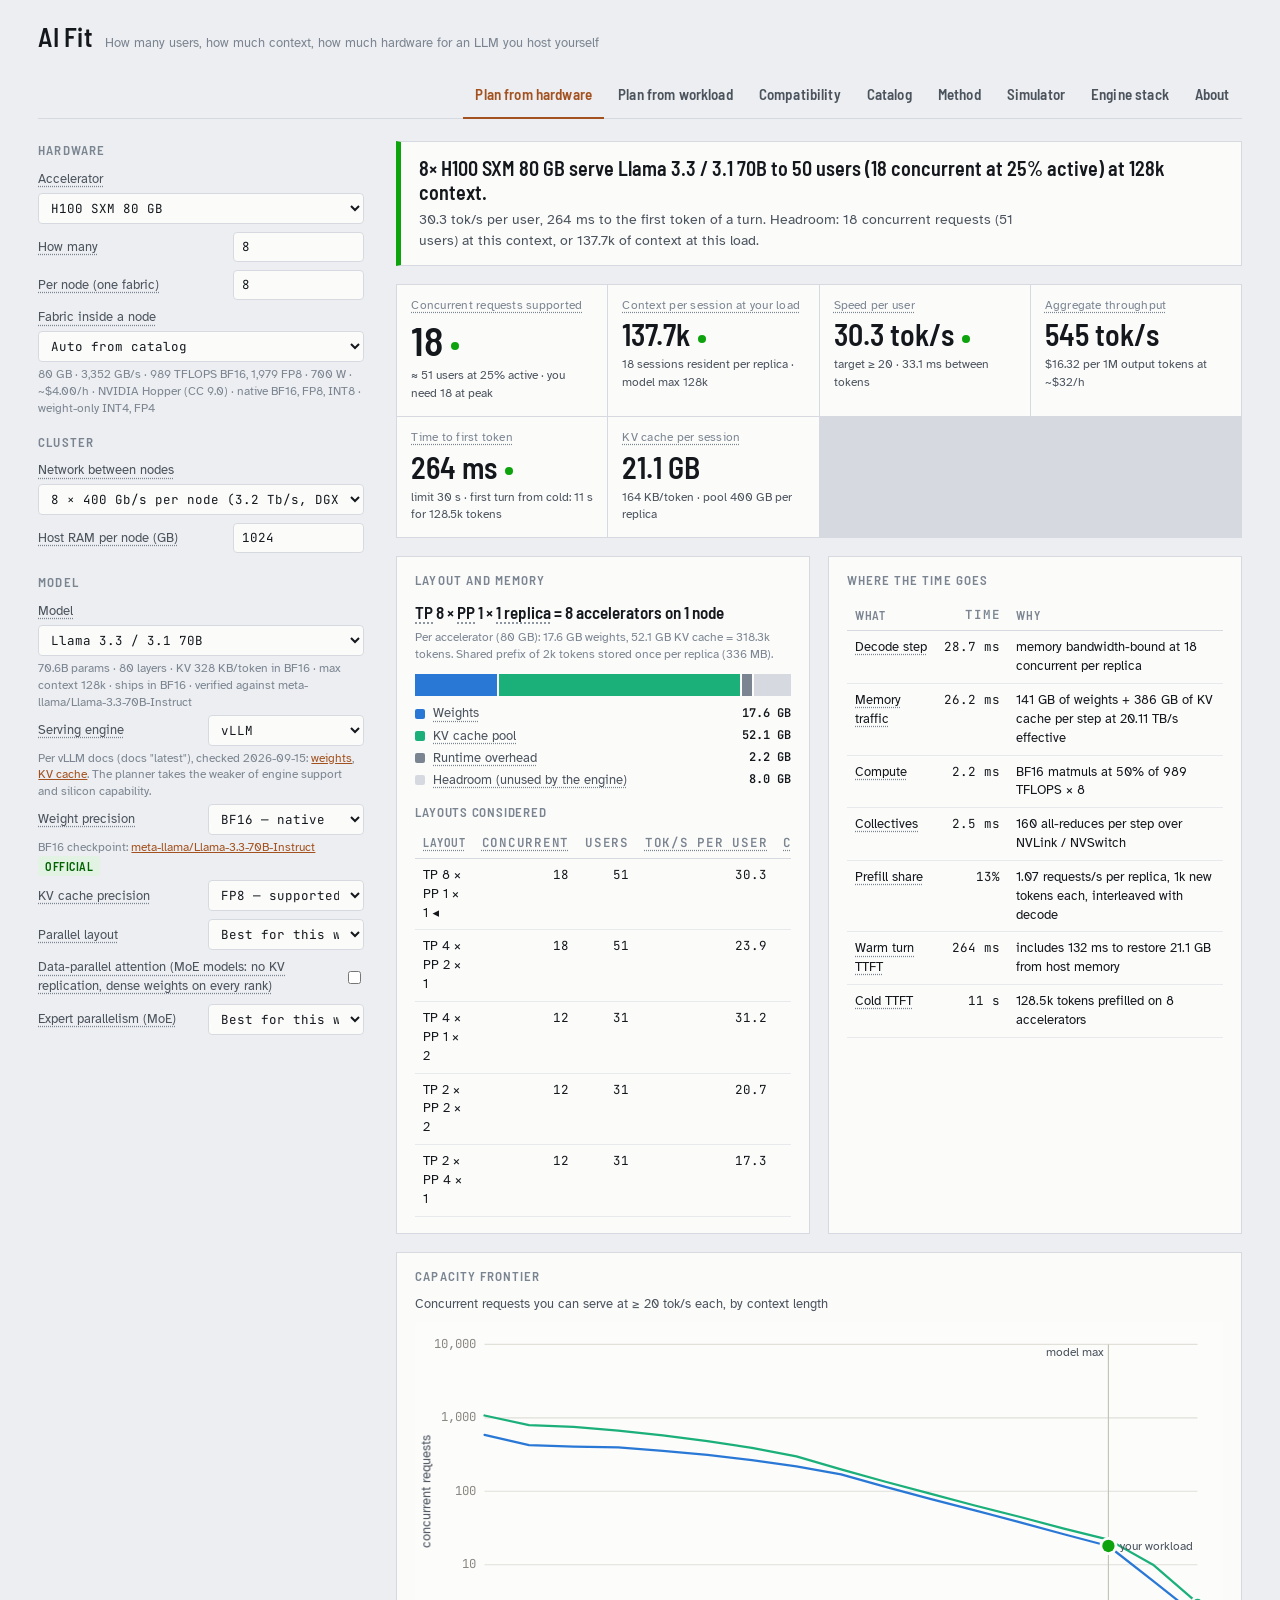
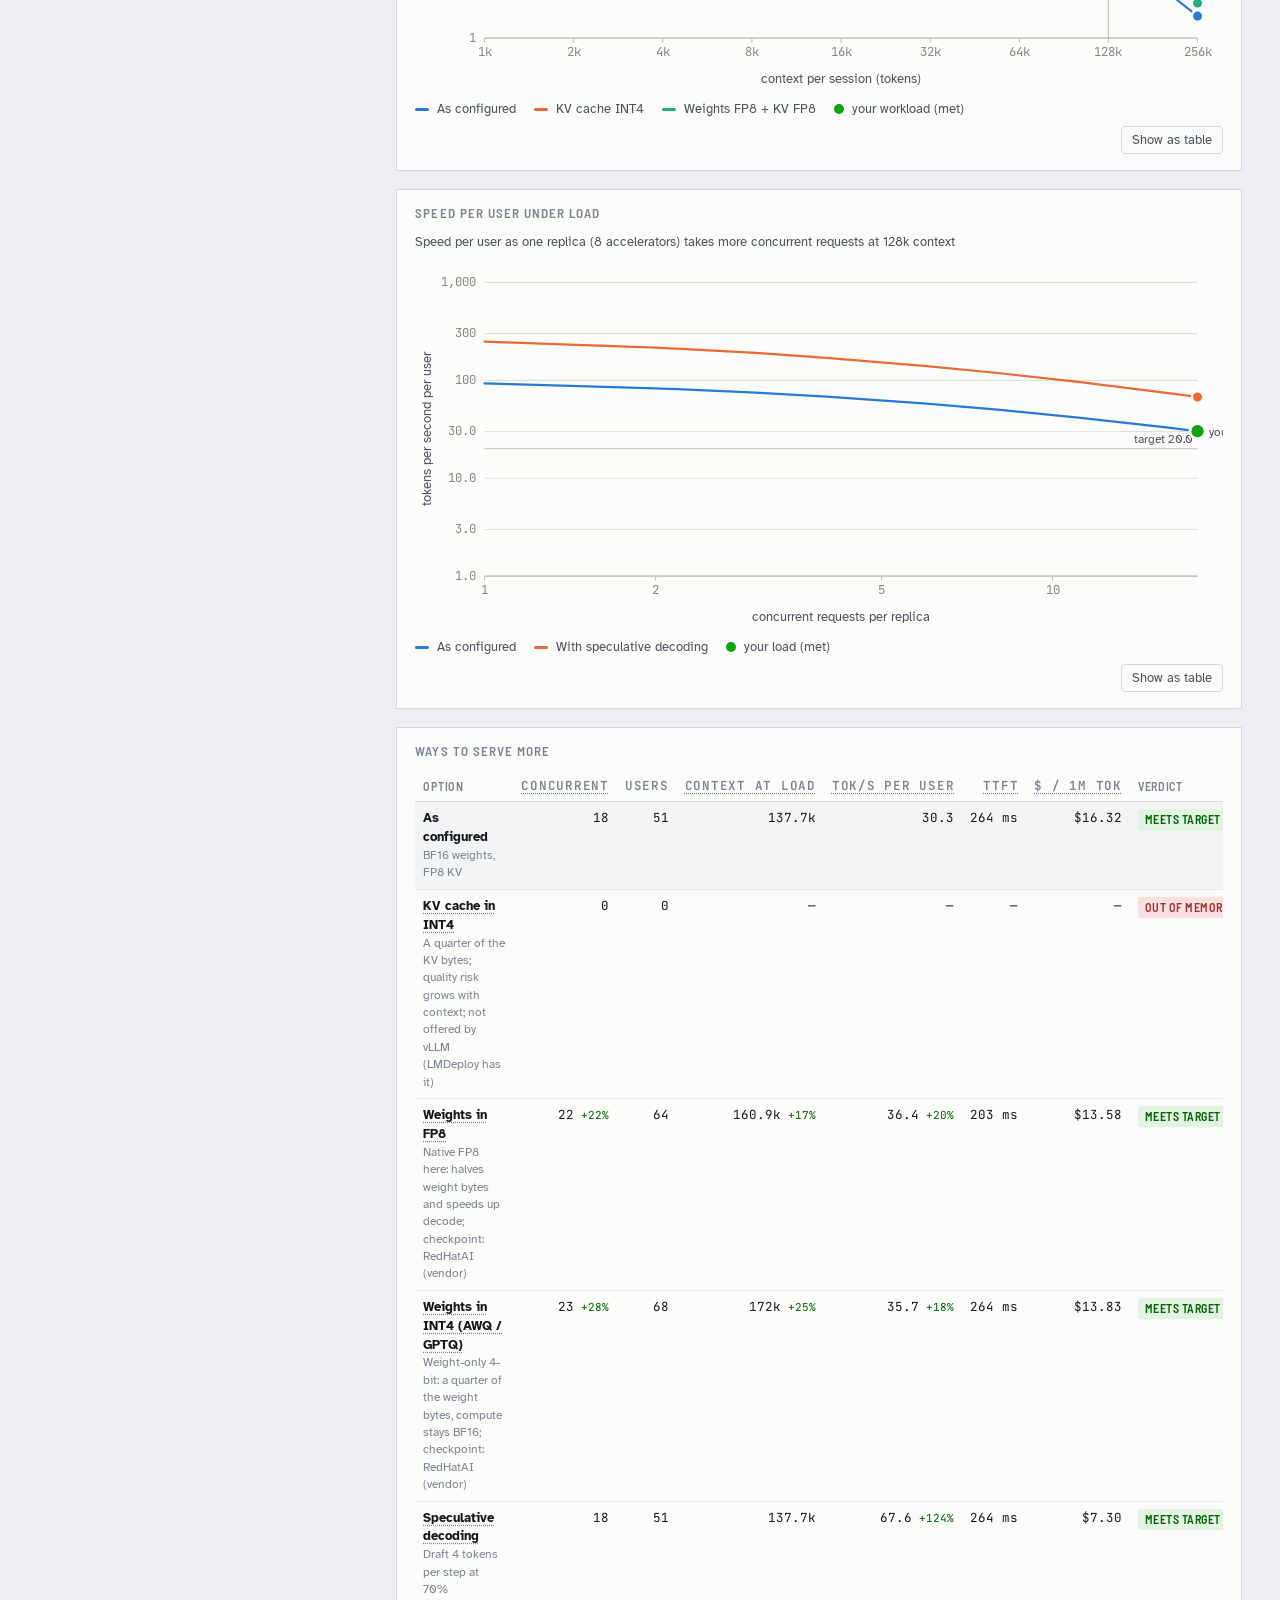
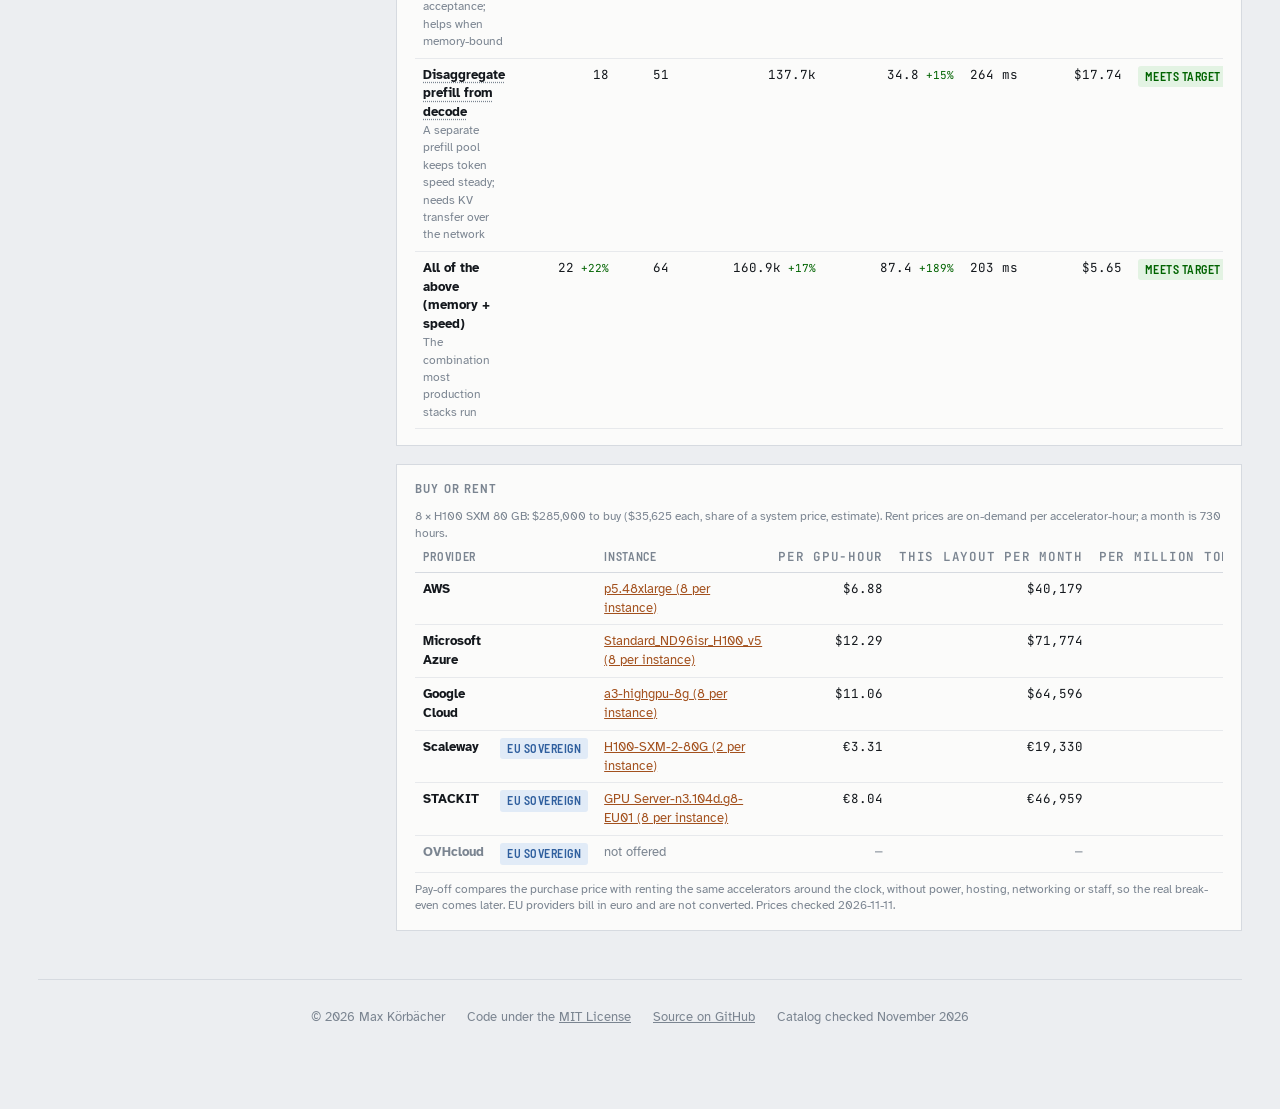
==== commit c50e2cea: "Prices per provider and an Engine stack tab - Purchase price per accelerator (catalog `buy`: list, r" ====
--- a/index.html
+++ b/index.html
@@ -264,6 +264,36 @@
 .sim-keybox[open] > .sim-key { margin-top: 6px; }
 .sim-keynote { font-size: 12px; color: #9aa3ad; }
 .sim-keynote:empty { display: none; }
+/* engine stack */
+.stk { display: grid; gap: 18px; max-width: 1240px; margin-inline: auto; width: 100%; }
+.stk-switch { display: flex; flex-wrap: wrap; gap: 10px; }
+.stk-grid { display: grid; grid-template-columns: minmax(0, 1fr); gap: 18px; align-items: start; }
+@media (min-width: 1000px) { .stk-grid { grid-template-columns: minmax(0, 1fr) 340px; } }
+.stk-side { display: grid; gap: 18px; }
+.stk-layers { list-style: none; margin: 10px 0 0; padding: 0; display: grid; gap: 6px; }
+.stk-layer { display: grid; gap: 8px; border: 1px solid var(--line); border-left: 5px solid var(--accent); background: var(--surface-2); padding: 10px 12px; }
+.stk-layer.need-recommended { border-left-color: var(--s1); }
+.stk-layer.need-optional { border-left-color: var(--line); opacity: 0.55; }
+.stk-layer.need-none { border-left-color: var(--line); opacity: 0.35; }
+.stk-sub { font-family: var(--font-display); font-size: 14px; margin-top: 10px; }
+.stk-sources summary { cursor: pointer; }
+.stk-sources ul { margin: 8px 0 0; padding-left: 18px; display: grid; gap: 3px; font-size: 13px; }
+.stk-lhead { display: grid; gap: 3px; }
+.stk-lhead > div { display: flex; flex-wrap: wrap; gap: 8px; align-items: center; }
+.stk-lname { font-family: var(--font-display); font-size: 16px; }
+.stk-lpurpose { font-size: 13px; color: var(--ink-2); max-width: 80ch; }
+.stk-opts { list-style: none; margin: 0; padding: 0; display: flex; flex-wrap: wrap; gap: 6px; }
+.stk-opt { display: inline-flex; gap: 6px; align-items: baseline; border: 1px solid var(--line); background: var(--surface); padding: 3px 8px; font-size: 13px; }
+.stk-opt a { color: var(--ink); text-decoration: none; }
+.stk-opt a:hover { text-decoration: underline; }
+.stk-opt.pick { border-color: var(--accent); background: var(--accent-soft); font-weight: 600; }
+.stk-lic { font-family: var(--font-mono); font-size: 10.5px; color: var(--muted); }
+.stk-lres { font-size: 12.5px; color: var(--ink-2); }
+.stk-note { color: var(--muted); }
+.stk-kpis { margin: 8px 0; }
+.stk-dl { display: grid; grid-template-columns: auto minmax(0, 1fr); gap: 6px 12px; font-size: 13px; margin-top: 10px; }
+.stk-dl dt { color: var(--muted); }
+.stk-dl dd { margin: 0; }
 .sim-hud { display: grid; grid-template-columns: repeat(2, minmax(0, 1fr)); gap: 8px; }
 @media (min-width: 700px) { .sim-hud { grid-template-columns: repeat(3, minmax(0, 1fr)); } }
 @media (min-width: 1000px) { .sim-hud { grid-template-columns: repeat(4, minmax(0, 1fr)); } }
@@ -321,6 +351,7 @@
     <button class="tab" role="tab" data-mode="catalog" aria-selected="false" type="button">Catalog</button>
     <button class="tab" role="tab" data-mode="method" aria-selected="false" type="button">Method</button>
     <button class="tab" role="tab" data-mode="sim" aria-selected="false" type="button">Simulator</button>
+    <button class="tab" role="tab" data-mode="stack" aria-selected="false" type="button">Engine stack</button>
     <button class="tab" role="tab" data-mode="about" aria-selected="false" type="button">About</button>
   </nav>
 </header>
@@ -417,6 +448,7 @@
         <section class="panel"><h3>Capacity frontier</h3><div id="chartCapacity"></div></section>
         <section class="panel"><h3>Speed per user under load</h3><div id="chartSpeed"></div></section>
         <section class="panel"><h3>Ways to serve more</h3><div id="ledger"></div></section>
+        <section class="panel"><h3>Buy or rent</h3><div id="costBody"></div></section>
         <section id="warnings"></section>
       </div>
     </div>
@@ -444,6 +476,7 @@
     <div class="view" data-mode="catalog" id="viewCatalog" hidden>
       <div class="results">
         <section class="panel"><h3>Accelerators</h3><div id="catHardware"></div><p class="hint" style="margin-top:8px">~ marks entries with announced, derived or otherwise unconfirmed figures. Memory in decimal GB, bandwidth in GB/s, compute as dense TFLOPS (no sparsity). Native and weight-only formats come from the chip generation (one table per generation in catalog.js), not from the per-device row.</p><p class="hint" id="catLint" style="margin-top:6px"></p></section>
+        <section class="panel"><h3>Buy and rent</h3><div id="catCloud"></div><p class="hint" style="margin-top:8px">Purchase price per accelerator (~ marks estimates, for example a share of a full system price) and on-demand price per accelerator-hour at each provider; — means the provider does not offer that chip. Hover a price for the instance type; click it for the source. Only accelerators that at least one provider rents are listed.</p></section>
         <section class="panel"><h3>Engine support</h3><div id="catEngines"></div><p class="hint" style="margin-top:8px">Which weight formats and KV-cache dtypes each serving engine runs per hardware family, transcribed from the engines' docs on the date shown. "native" computes in that format, "weight-only" keeps the weights small but computes in BF16. Sources are linked below the table.</p></section>
         <section class="panel"><h3>Models</h3><div id="catModels"></div><p class="hint" style="margin-top:8px">KV per token counts every layer's K and V (or the MLA latent) in BF16; sliding-window layers still count in full here but are capped at their window when a session is sized. "Verified against" names the Hugging Face repo whose config.json the shape was checked against with <code>node tools/import-model.js --check</code>; "ships in" is the checkpoint's own precision.</p></section>
         <section class="panel"><h3>Add your own</h3>
@@ -456,6 +489,8 @@
     </div>
 
     <div class="view" data-mode="sim" id="viewSim" hidden></div>
+
+    <div class="view" data-mode="stack" id="viewStack" hidden></div>
 
     <div class="view about-grid" data-mode="about" id="viewAbout" hidden>
       <section class="panel prose about-main" aria-labelledby="aboutTitle">
@@ -577,9 +612,12 @@
 </footer>
 
 <script src="catalog.js"></script>
+<script src="providers.js"></script>
 <script src="glossary.js"></script>
 <script src="engine.js"></script>
 <script src="sim.js"></script>
+<script src="stack-data.js"></script>
+<script src="stack.js"></script>
 <script src="app.js"></script>
 
 </body>
